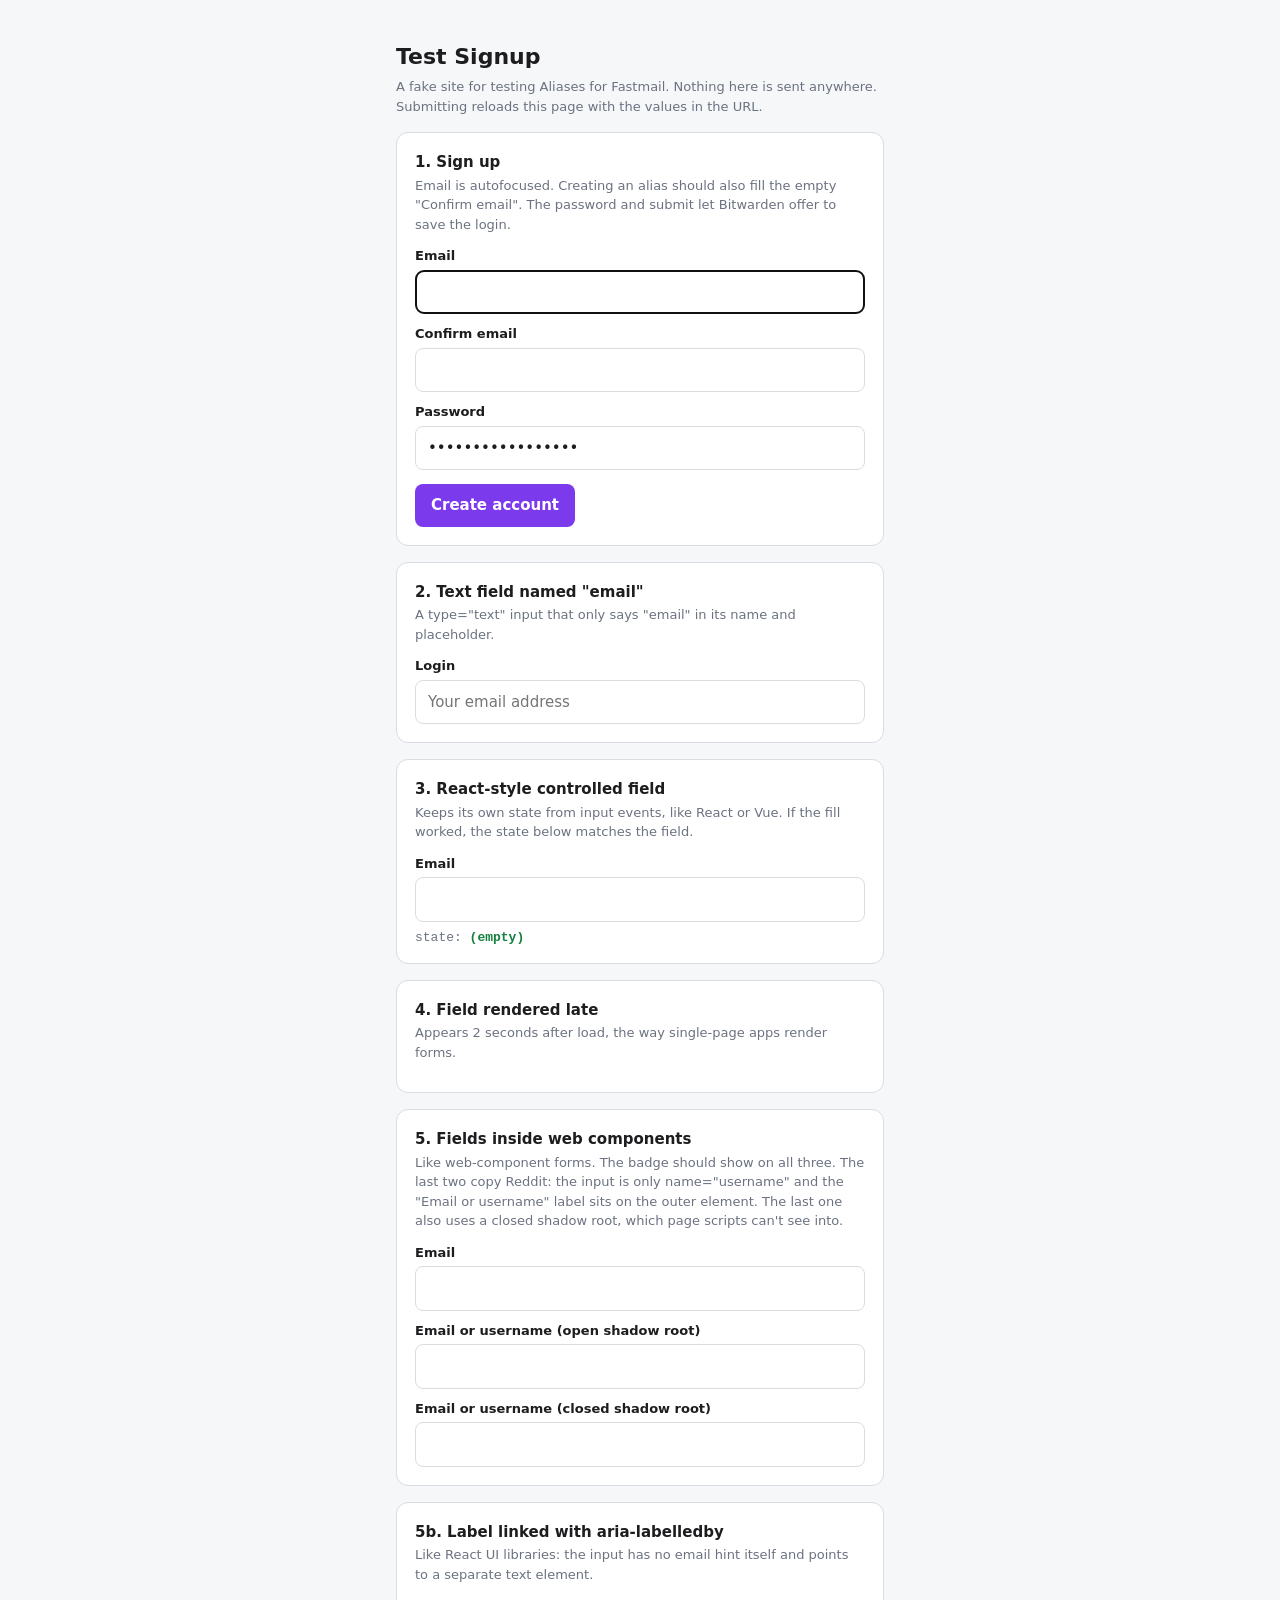
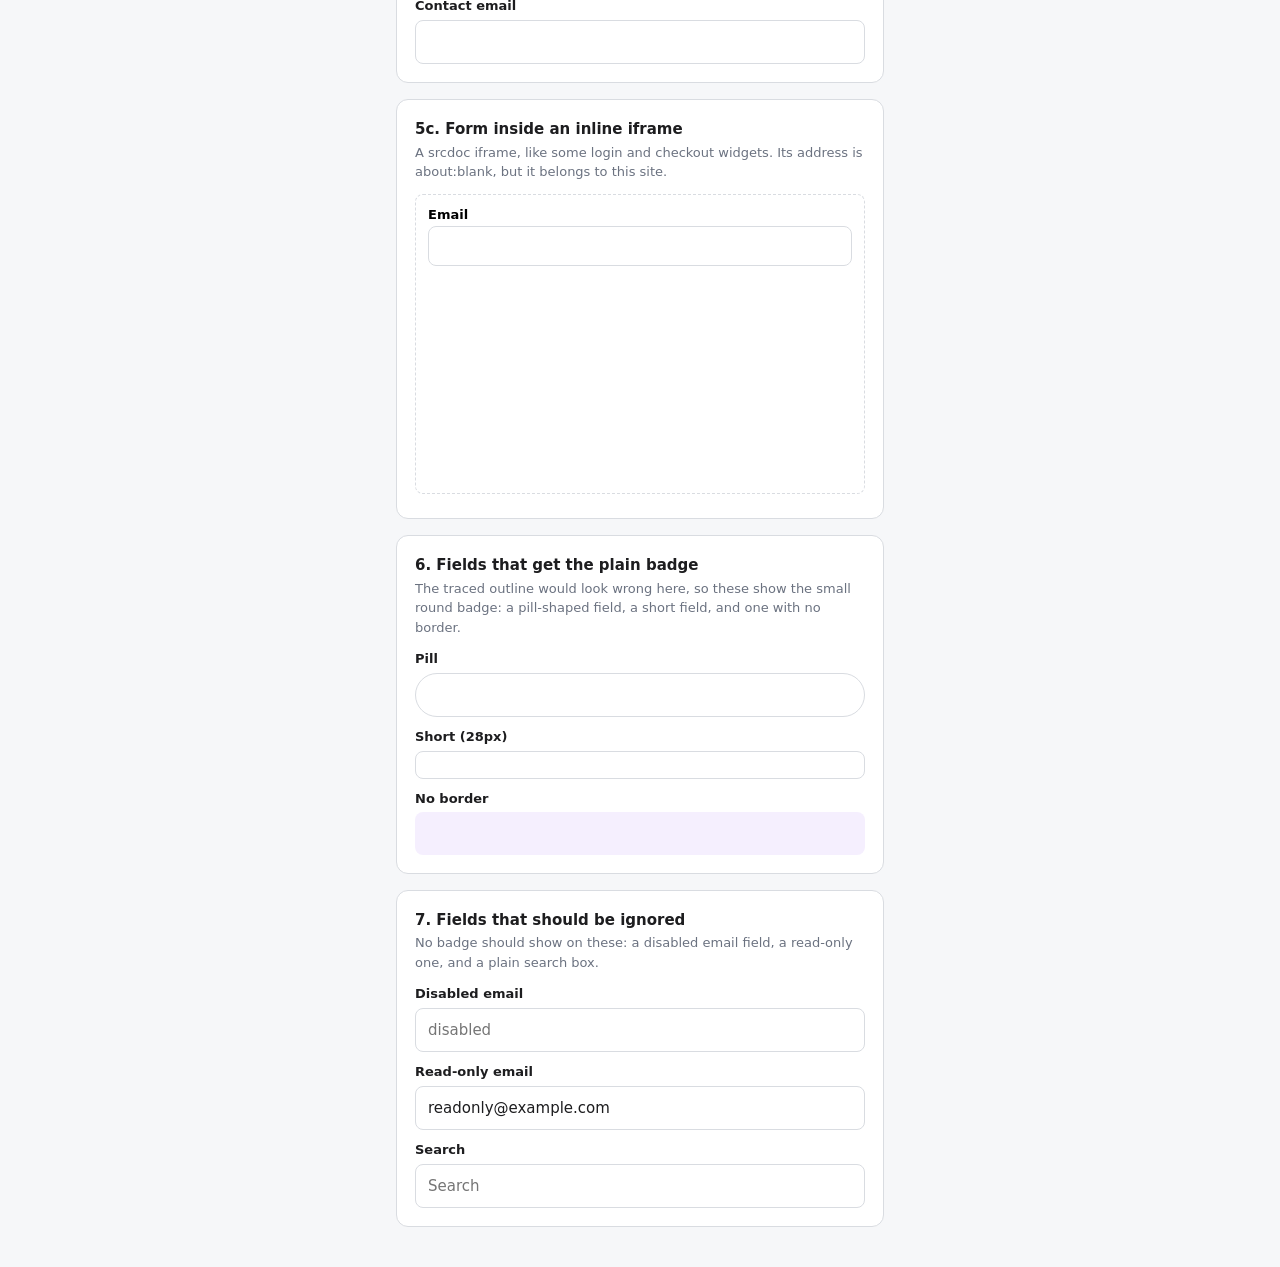
==== test-site/index.html @ 2468de5d "Add files via upload" ====
<!doctype html>
<html lang="en">
<head>
<meta charset="utf-8">
<meta name="viewport" content="width=device-width, initial-scale=1">
<title>Test Signup</title>
<style>
  :root { --bg:#f6f7f9; --card:#fff; --fg:#1d1d1f; --muted:#6b7280; --line:#d9dce1; --accent:#7c3aed; --ok:#15803d; color-scheme: light dark; }
  @media (prefers-color-scheme: dark) { :root { --bg:#141518; --card:#1f2023; --fg:#ececef; --muted:#9ca3af; --line:#3a3b40; --accent:#a78bfa; --ok:#4ade80; } }
  * { box-sizing: border-box; }
  body { margin: 0; background: var(--bg); color: var(--fg); font: 15px/1.5 system-ui, -apple-system, "Segoe UI", sans-serif; }
  main { max-width: 520px; margin: 40px auto; padding: 0 16px; }
  h1 { font-size: 22px; margin: 0 0 4px; }
  .card { background: var(--card); border: 1px solid var(--line); border-radius: 12px; padding: 18px; margin: 16px 0; }
  h2 { font-size: 15px; margin: 0 0 2px; }
  .muted { color: var(--muted); font-size: 13px; margin: 0 0 12px; }
  label { display: block; font-size: 13px; font-weight: 600; margin: 10px 0 4px; }
  input { width: 100%; padding: 10px 12px; border: 1px solid var(--line); border-radius: 8px; background: var(--card); color: var(--fg); font: inherit; }
  button { margin-top: 14px; padding: 10px 16px; border: 0; border-radius: 8px; background: var(--accent); color: #fff; font: inherit; font-weight: 600; cursor: pointer; }
  .state { margin-top: 8px; font: 13px ui-monospace, monospace; color: var(--muted); word-break: break-all; }
  .state b { color: var(--ok); }
  #submitted { border-color: var(--ok); }
</style>
</head>
<body>
<main>
  <h1>Test Signup</h1>
  <p class="muted">A fake site for testing Aliases for Fastmail. Nothing here is sent anywhere. Submitting reloads this page with the values in the URL.</p>

  <div class="card" id="submitted" hidden>
    <h2>Submitted</h2>
    <div class="state" id="submitted-values"></div>
  </div>

  <form class="card" id="signup" method="get" action="">
    <h2>1. Sign up</h2>
    <p class="muted">Email is autofocused. Creating an alias should also fill the empty "Confirm email". The password and submit let Bitwarden offer to save the login.</p>
    <label for="email">Email</label>
    <input type="email" id="email" name="email" autocomplete="email" autofocus>
    <label for="email_confirm">Confirm email</label>
    <input type="email" id="email_confirm" name="email_confirm" autocomplete="email">
    <label for="password">Password</label>
    <input type="password" id="password" name="password" autocomplete="new-password" value="Test-password-123">
    <button type="submit">Create account</button>
  </form>

  <div class="card">
    <h2>2. Text field named "email"</h2>
    <p class="muted">A type="text" input that only says "email" in its name and placeholder.</p>
    <label for="login">Login</label>
    <input type="text" id="login" name="user_email" placeholder="Your email address">
  </div>

  <div class="card">
    <h2>3. React-style controlled field</h2>
    <p class="muted">Keeps its own state from input events, like React or Vue. If the fill worked, the state below matches the field.</p>
    <label for="controlled">Email</label>
    <input type="email" id="controlled">
    <div class="state">state: <b id="controlled-state">(empty)</b></div>
  </div>

  <div class="card">
    <h2>4. Field rendered late</h2>
    <p class="muted">Appears 2 seconds after load, the way single-page apps render forms.</p>
    <div id="late"></div>
  </div>

  <div class="card">
    <h2>5. Fields inside web components</h2>
    <p class="muted">Like web-component forms. The badge should show on all three. The last two copy Reddit: the input is only name="username" and the "Email or username" label sits on the outer element. The last one also uses a closed shadow root, which page scripts can't see into.</p>
    <div id="shadow-host"></div>
    <test-text-input id="wc-open" name="username" label="Email or username"></test-text-input>
    <test-text-input id="wc-closed" name="username" label="Email or username" closed></test-text-input>
  </div>

  <div class="card">
    <h2>5b. Label linked with aria-labelledby</h2>
    <p class="muted">Like React UI libraries: the input has no email hint itself and points to a separate text element.</p>
    <div class="label-text" id="lbl-contact" style="font-size:13px;font-weight:600;margin:10px 0 4px">Contact email</div>
    <input type="text" id="labelledby" name="field_7" aria-labelledby="lbl-contact">
  </div>

  <div class="card">
    <h2>5c. Form inside an inline iframe</h2>
    <p class="muted">A srcdoc iframe, like some login and checkout widgets. Its address is about:blank, but it belongs to this site.</p>
    <iframe id="srcdoc-frame" title="Inline signup widget" style="width:100%;height:300px;border:1px dashed var(--line);border-radius:8px;background:#fff"
      srcdoc="<body style='margin:12px;font:15px system-ui,sans-serif'><label for='f' style='display:block;font-size:13px;font-weight:600;margin-bottom:4px'>Email</label><input type='email' id='f' name='email' style='width:100%;padding:10px 12px;border:1px solid #d9dce1;border-radius:8px;font:inherit;box-sizing:border-box'></body>"></iframe>
  </div>

  <div class="card">
    <h2>6. Fields that get the plain badge</h2>
    <p class="muted">The traced outline would look wrong here, so these show the small round badge: a pill-shaped field, a short field, and one with no border.</p>
    <label for="pill">Pill</label>
    <input type="email" id="pill" style="border-radius:999px">
    <label for="short">Short (28px)</label>
    <input type="email" id="short" style="padding:3px 8px;height:28px">
    <label for="borderless">No border</label>
    <input type="email" id="borderless" style="border:0;background:rgba(124,58,237,.08)">
  </div>

  <div class="card">
    <h2>7. Fields that should be ignored</h2>
    <p class="muted">No badge should show on these: a disabled email field, a read-only one, and a plain search box.</p>
    <label for="disabled">Disabled email</label>
    <input type="email" id="disabled" disabled placeholder="disabled">
    <label for="readonly">Read-only email</label>
    <input type="email" id="readonly" readonly value="readonly@example.com">
    <label for="search">Search</label>
    <input type="text" id="search" name="q" placeholder="Search">
  </div>
</main>

<script>
  // Show what the signup form submitted (values come back in the URL).
  const params = new URLSearchParams(location.search);
  if (params.has('email')) {
    document.getElementById('submitted').hidden = false;
    document.getElementById('submitted-values').textContent =
      `email: ${params.get('email') || '(empty)'}\nconfirm: ${params.get('email_confirm') || '(empty)'}`;
  }

  // React-style: state only changes through input events, so a plain .value write would not show here.
  let state = '';
  const controlled = document.getElementById('controlled');
  controlled.addEventListener('input', e => {
    state = e.target.value;
    document.getElementById('controlled-state').textContent = state || '(empty)';
  });

  setTimeout(() => {
    document.getElementById('late').innerHTML =
      '<label for="late-email">Email</label><input type="email" id="late-email" name="late_email">';
  }, 2000);

  const root = document.getElementById('shadow-host').attachShadow({ mode: 'open' });
  root.innerHTML = `<style>input{width:100%;padding:10px 12px;border:1px solid #d9dce1;border-radius:8px;font:inherit;box-sizing:border-box}
    label{display:block;font-size:13px;font-weight:600;margin:10px 0 4px}</style>
    <label for="s">Email</label><input type="email" id="s" name="shadow_email">`;

  // Reddit-style component: label on the host, plain name="username" input inside.
  customElements.define('test-text-input', class extends HTMLElement {
    connectedCallback() {
      const r = this.attachShadow({ mode: this.hasAttribute('closed') ? 'closed' : 'open' });
      const label = this.getAttribute('label') + (this.hasAttribute('closed') ? ' (closed shadow root)' : ' (open shadow root)');
      r.innerHTML = `<style>input{width:100%;padding:10px 12px;border:1px solid #d9dce1;border-radius:8px;font:inherit;box-sizing:border-box}
        span{display:block;font-size:13px;font-weight:600;margin:10px 0 4px}</style>
        <span>${label}</span><input type="text" name="${this.getAttribute('name')}" autocomplete="username">`;
    }
  });
</script>
</body>
</html>
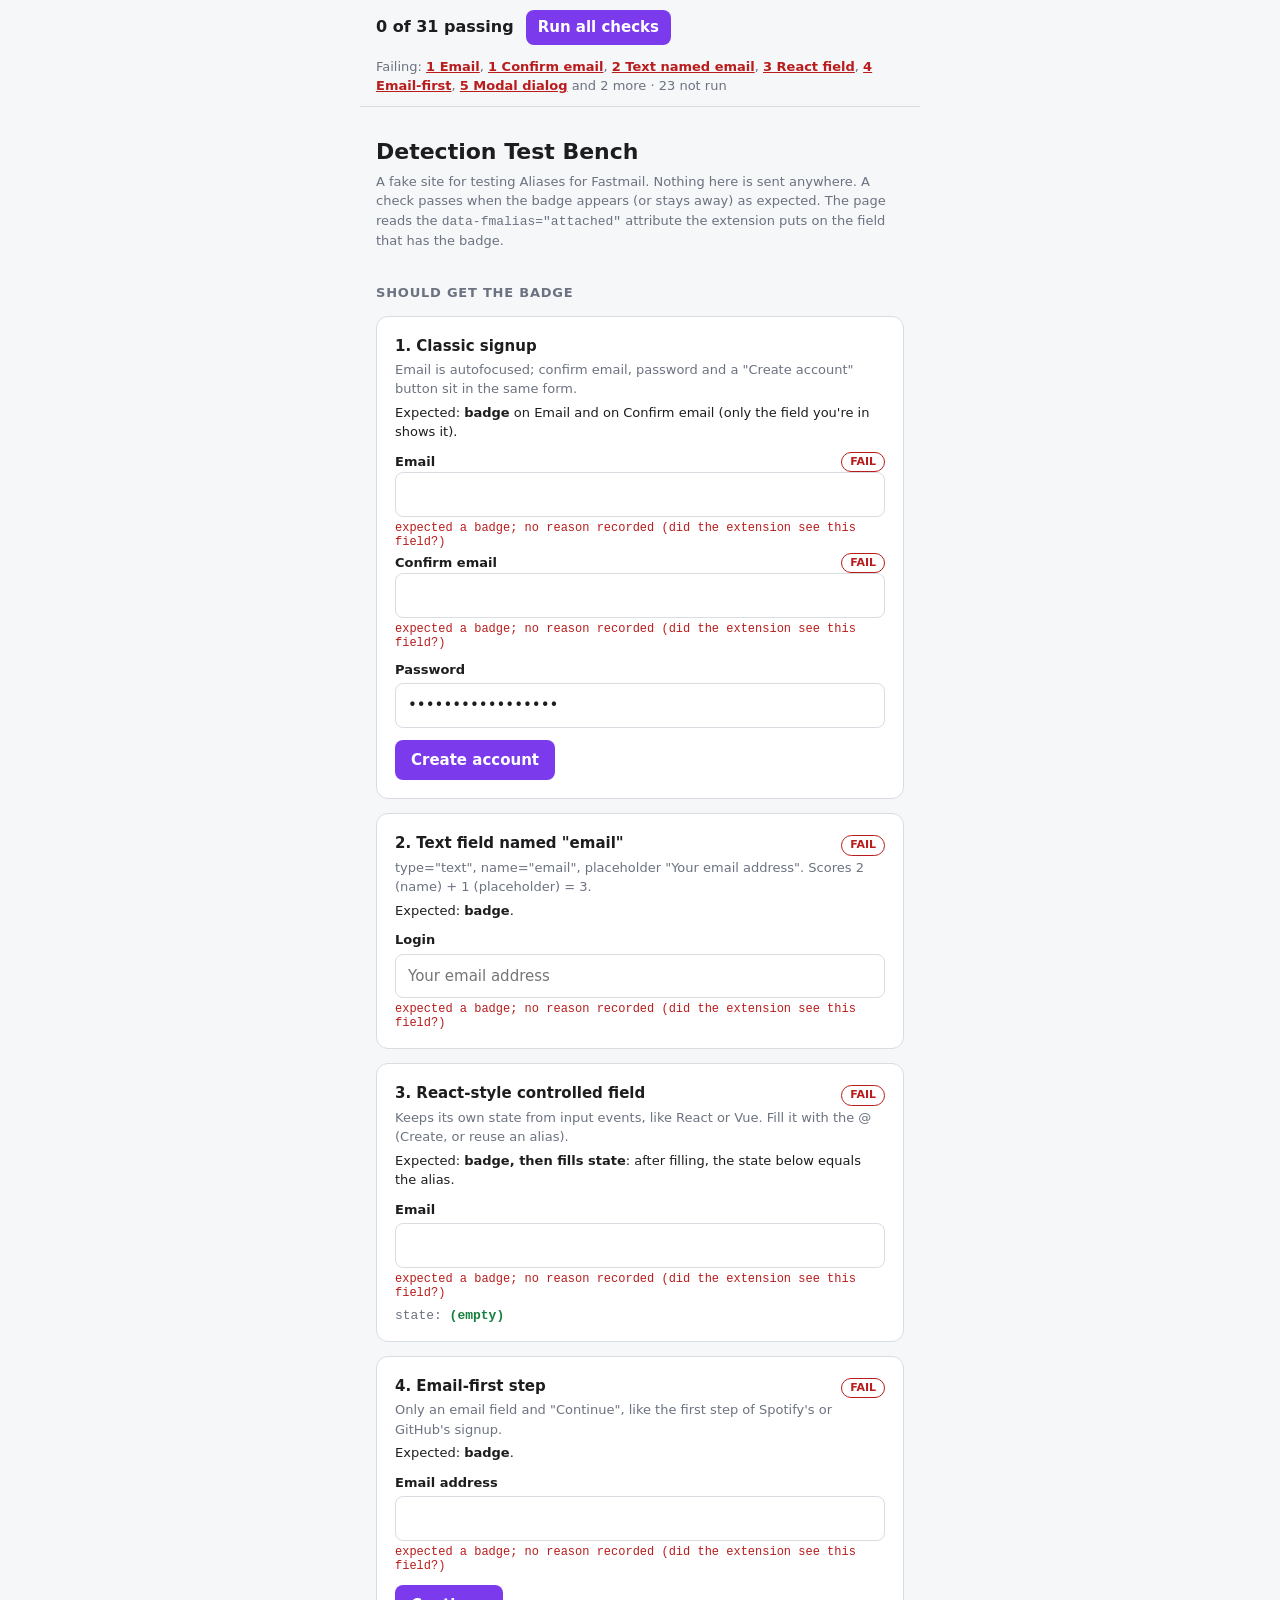
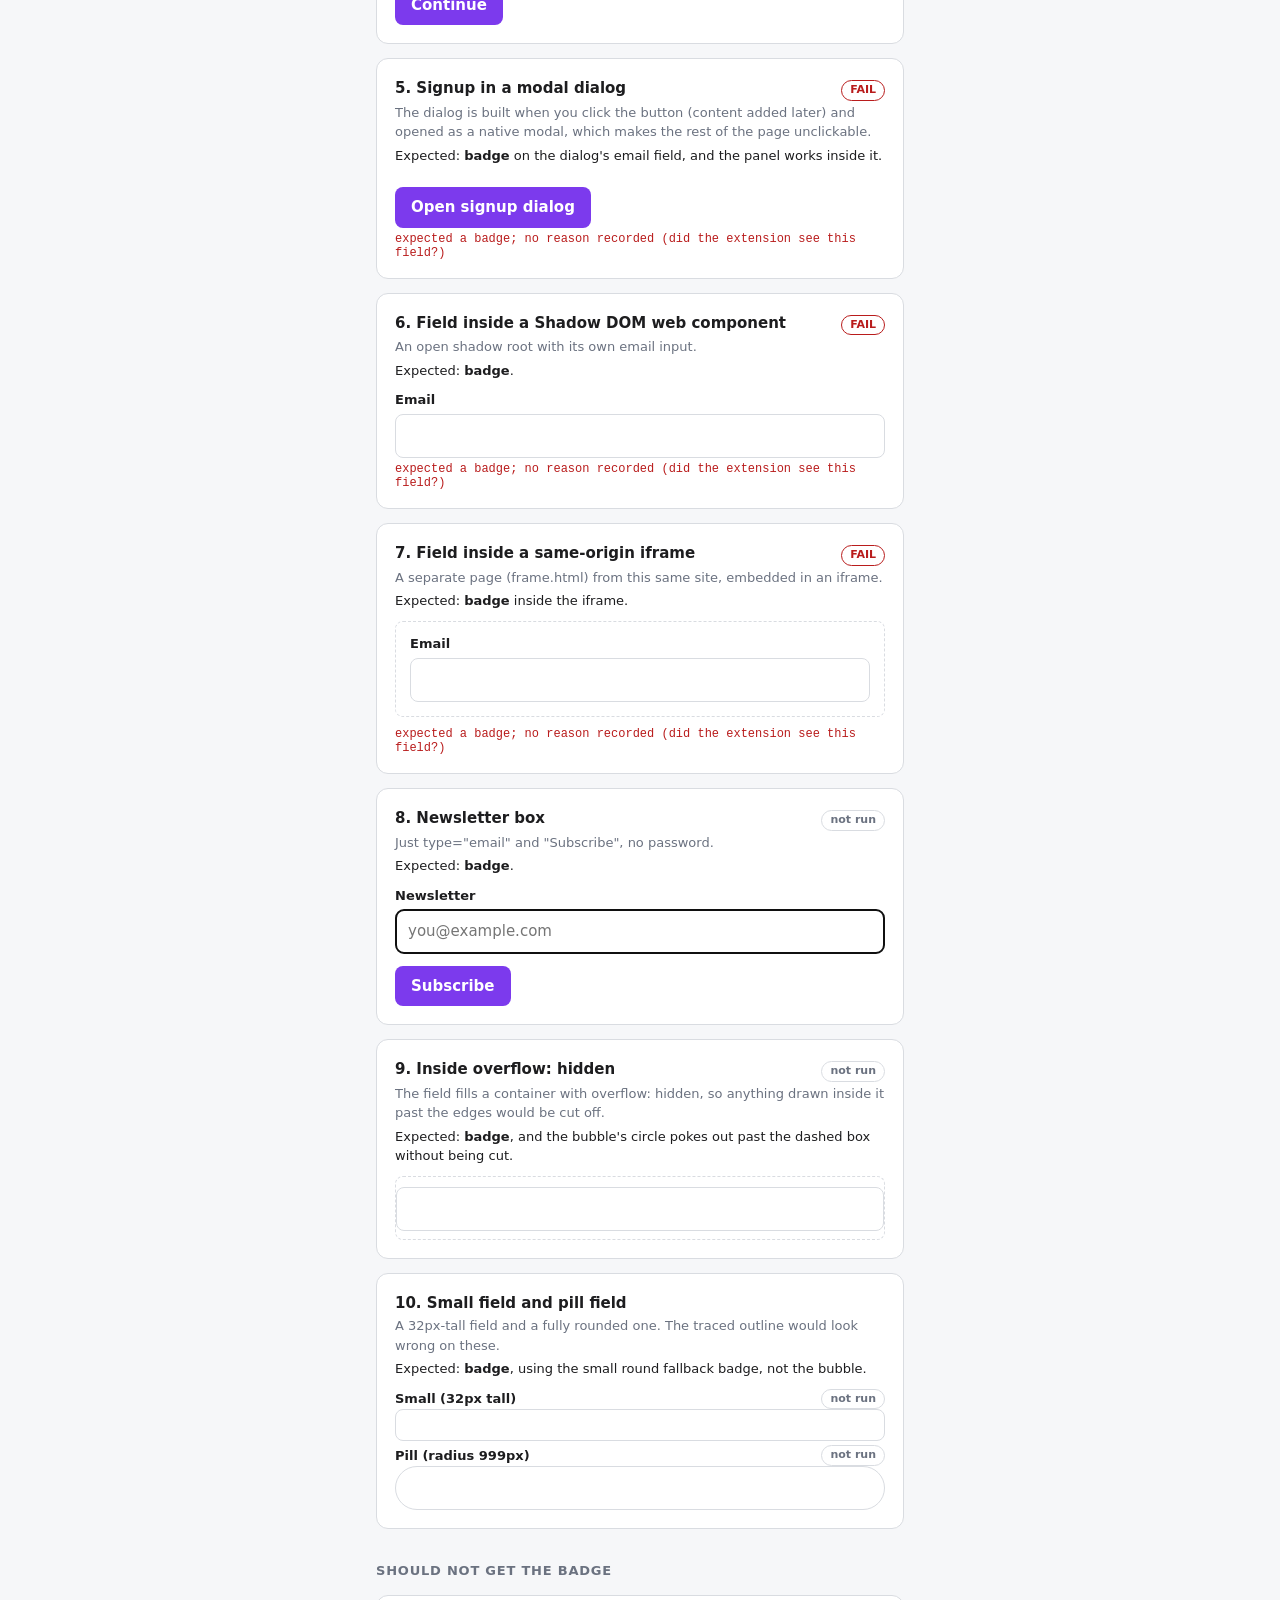
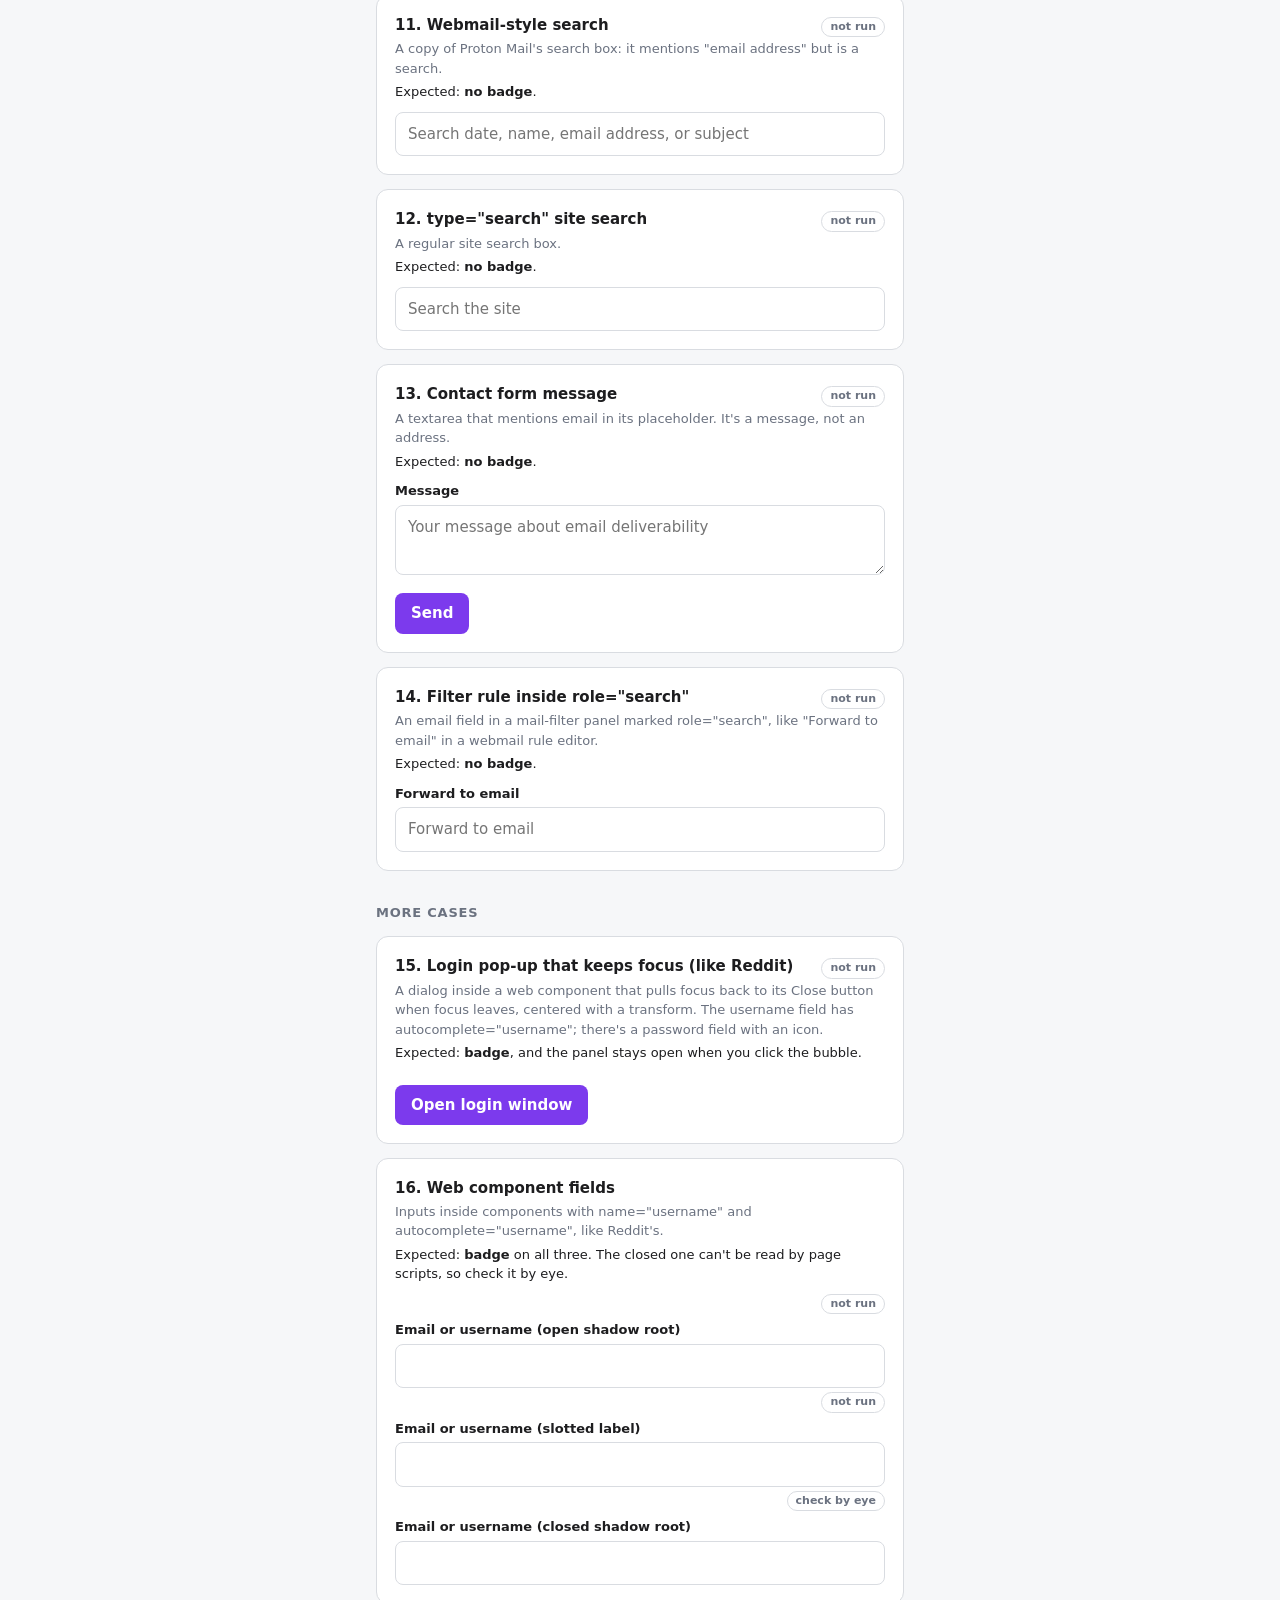
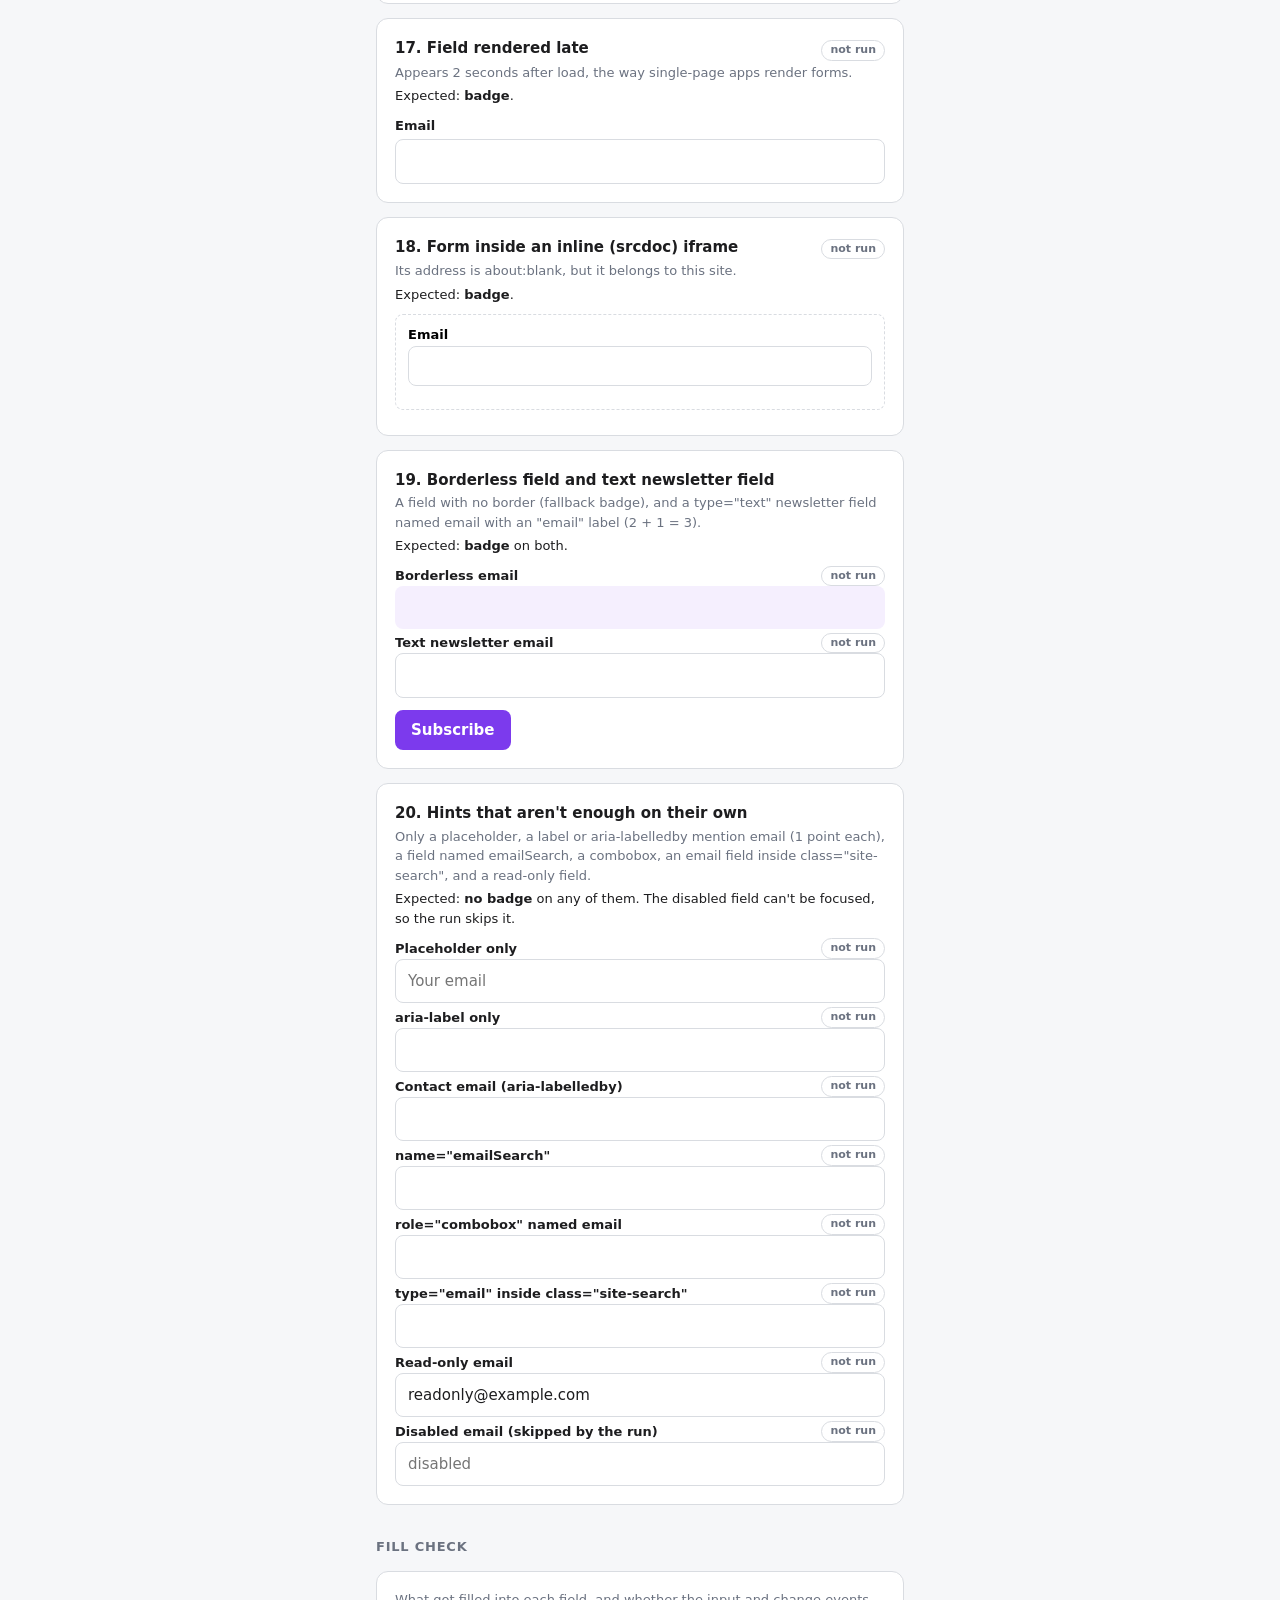
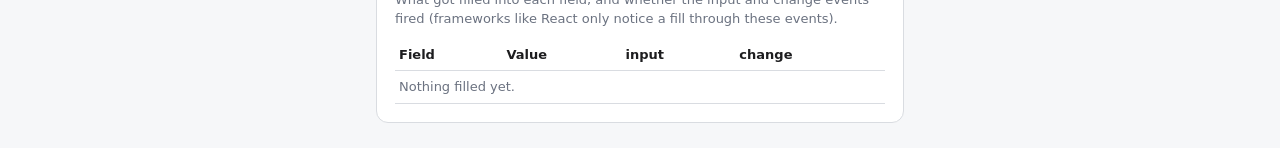
==== commit 7d630371: "Update to 1.0.9: scoring-based field detection, per-site toggle, delete aliases, test bench" ====
--- a/test-site/index.html
+++ b/test-site/index.html
@@ -3,41 +3,74 @@
 <head>
 <meta charset="utf-8">
 <meta name="viewport" content="width=device-width, initial-scale=1">
-<title>Test Signup</title>
+<title>Detection Test Bench</title>
 <style>
-  :root { --bg:#f6f7f9; --card:#fff; --fg:#1d1d1f; --muted:#6b7280; --line:#d9dce1; --accent:#7c3aed; --ok:#15803d; color-scheme: light dark; }
-  @media (prefers-color-scheme: dark) { :root { --bg:#141518; --card:#1f2023; --fg:#ececef; --muted:#9ca3af; --line:#3a3b40; --accent:#a78bfa; --ok:#4ade80; } }
+  :root { --bg:#f6f7f9; --card:#fff; --fg:#1d1d1f; --muted:#6b7280; --line:#d9dce1; --accent:#7c3aed; --ok:#15803d; --bad:#b91c1c; --wait:#a16207; color-scheme: light dark; }
+  @media (prefers-color-scheme: dark) { :root { --bg:#141518; --card:#1f2023; --fg:#ececef; --muted:#9ca3af; --line:#3a3b40; --accent:#a78bfa; --ok:#4ade80; --bad:#f87171; --wait:#facc15; } }
   * { box-sizing: border-box; }
   body { margin: 0; background: var(--bg); color: var(--fg); font: 15px/1.5 system-ui, -apple-system, "Segoe UI", sans-serif; }
-  main { max-width: 520px; margin: 40px auto; padding: 0 16px; }
-  h1 { font-size: 22px; margin: 0 0 4px; }
-  .card { background: var(--card); border: 1px solid var(--line); border-radius: 12px; padding: 18px; margin: 16px 0; }
-  h2 { font-size: 15px; margin: 0 0 2px; }
-  .muted { color: var(--muted); font-size: 13px; margin: 0 0 12px; }
+  main { max-width: 560px; margin: 0 auto; padding: 0 16px 80px; }
+  h1 { font-size: 22px; margin: 28px 0 4px; }
+  h2.group { font-size: 13px; text-transform: uppercase; letter-spacing: .06em; color: var(--muted); margin: 32px 0 0; }
+  .card { background: var(--card); border: 1px solid var(--line); border-radius: 12px; padding: 18px; margin: 14px 0; }
+  .card h3 { font-size: 15px; margin: 0 0 2px; display: flex; gap: 8px; align-items: baseline; justify-content: space-between; }
+  .muted { color: var(--muted); font-size: 13px; margin: 0 0 4px; }
+  .expected { font-size: 13px; margin: 0 0 10px; }
+  .expected b { font-weight: 600; }
   label { display: block; font-size: 13px; font-weight: 600; margin: 10px 0 4px; }
-  input { width: 100%; padding: 10px 12px; border: 1px solid var(--line); border-radius: 8px; background: var(--card); color: var(--fg); font: inherit; }
-  button { margin-top: 14px; padding: 10px 16px; border: 0; border-radius: 8px; background: var(--accent); color: #fff; font: inherit; font-weight: 600; cursor: pointer; }
+  input, textarea { width: 100%; padding: 10px 12px; border: 1px solid var(--line); border-radius: 8px; background: var(--card); color: var(--fg); font: inherit; }
+  textarea { min-height: 70px; resize: vertical; }
+  button { margin-top: 12px; padding: 9px 16px; border: 0; border-radius: 8px; background: var(--accent); color: #fff; font: inherit; font-weight: 600; cursor: pointer; }
+  button.plain { background: transparent; color: var(--fg); border: 1px solid var(--line); }
   .state { margin-top: 8px; font: 13px ui-monospace, monospace; color: var(--muted); word-break: break-all; }
   .state b { color: var(--ok); }
-  #submitted { border-color: var(--ok); }
+  iframe { width: 100%; border: 1px dashed var(--line); border-radius: 8px; }
+  /* status pills */
+  .st { flex: none; font-size: 11px; font-weight: 600; padding: 1px 8px; border-radius: 999px; border: 1px solid var(--line); color: var(--muted); white-space: nowrap; }
+  .st.pass { color: var(--ok); border-color: var(--ok); }
+  .st.fail { color: var(--bad); border-color: var(--bad); }
+  .st.wait { color: var(--wait); border-color: var(--wait); }
+  .row { display: flex; align-items: center; gap: 8px; margin-top: 4px; }
+  .row label { margin: 0; flex: 1; }
+  /* summary bar */
+  .summary { position: sticky; top: 0; z-index: 5; margin: 0 -16px; padding: 10px 16px; background: var(--bg); border-bottom: 1px solid var(--line); display: flex; align-items: center; gap: 12px; flex-wrap: wrap; }
+  .summary .count { font-weight: 700; font-size: 16px; }
+  .summary .detail { font-size: 13px; color: var(--muted); flex: 1 1 100%; order: 3; }
+  .summary button { margin: 0; padding: 6px 12px; }
+  .summary .detail a { color: var(--bad); font-weight: 600; cursor: pointer; text-decoration: underline; }
+  .st.fail { text-transform: uppercase; }
+  .why { margin-top: 4px; font: 12px ui-monospace, monospace; color: var(--bad); }
+  /* case 9 */
+  .clip { overflow: hidden; height: 64px; padding: 10px 0; border: 1px dashed var(--line); border-radius: 8px; }
+  /* fill check */
+  table { width: 100%; border-collapse: collapse; font-size: 13px; }
+  th, td { text-align: left; padding: 6px 4px; border-bottom: 1px solid var(--line); vertical-align: top; }
+  td.v { font-family: ui-monospace, monospace; word-break: break-all; }
+  .yes { color: var(--ok); font-weight: 600; } .no { color: var(--muted); }
+  dialog { border: 1px solid var(--line); border-radius: 16px; padding: 20px 24px 24px; width: min(400px, 92vw); background: var(--card); color: var(--fg); }
+  dialog::backdrop { background: rgba(0,0,0,.5); }
 </style>
 </head>
 <body>
 <main>
-  <h1>Test Signup</h1>
-  <p class="muted">A fake site for testing Aliases for Fastmail. Nothing here is sent anywhere. Submitting reloads this page with the values in the URL.</p>
-
-  <div class="card" id="submitted" hidden>
-    <h2>Submitted</h2>
-    <div class="state" id="submitted-values"></div>
-  </div>
+  <div class="summary" role="status" aria-live="polite">
+    <span class="count" id="sum-count">Starting…</span>
+    <span class="detail" id="sum-detail">Checks run by themselves a second after the page loads.</span>
+    <button type="button" id="run-all">Run all checks</button>
+  </div>
+
+  <h1>Detection Test Bench</h1>
+  <p class="muted">A fake site for testing Aliases for Fastmail. Nothing here is sent anywhere. A check passes when the badge appears (or stays away) as expected. The page reads the <code>data-fmalias="attached"</code> attribute the extension puts on the field that has the badge.</p>
+
+  <h2 class="group">Should get the badge</h2>
 
   <form class="card" id="signup" method="get" action="">
-    <h2>1. Sign up</h2>
-    <p class="muted">Email is autofocused. Creating an alias should also fill the empty "Confirm email". The password and submit let Bitwarden offer to save the login.</p>
-    <label for="email">Email</label>
+    <h3>1. Classic signup</h3>
+    <p class="muted">Email is autofocused; confirm email, password and a "Create account" button sit in the same form.</p>
+    <p class="expected">Expected: <b>badge</b> on Email and on Confirm email (only the field you're in shows it).</p>
+    <div class="row"><label for="email">Email</label><span class="st" data-check="email"></span></div>
     <input type="email" id="email" name="email" autocomplete="email" autofocus>
-    <label for="email_confirm">Confirm email</label>
+    <div class="row"><label for="email_confirm">Confirm email</label><span class="st" data-check="email_confirm"></span></div>
     <input type="email" id="email_confirm" name="email_confirm" autocomplete="email">
     <label for="password">Password</label>
     <input type="password" id="password" name="password" autocomplete="new-password" value="Test-password-123">
@@ -45,108 +78,421 @@
   </form>
 
   <div class="card">
-    <h2>2. Text field named "email"</h2>
-    <p class="muted">A type="text" input that only says "email" in its name and placeholder.</p>
+    <h3>2. Text field named "email" <span class="st" data-check="login"></span></h3>
+    <p class="muted">type="text", name="email", placeholder "Your email address". Scores 2 (name) + 1 (placeholder) = 3.</p>
+    <p class="expected">Expected: <b>badge</b>.</p>
     <label for="login">Login</label>
-    <input type="text" id="login" name="user_email" placeholder="Your email address">
-  </div>
-
-  <div class="card">
-    <h2>3. React-style controlled field</h2>
-    <p class="muted">Keeps its own state from input events, like React or Vue. If the fill worked, the state below matches the field.</p>
+    <input type="text" id="login" name="email" placeholder="Your email address">
+  </div>
+
+  <div class="card">
+    <h3>3. React-style controlled field <span class="st" data-check="controlled"></span></h3>
+    <p class="muted">Keeps its own state from input events, like React or Vue. Fill it with the @ (Create, or reuse an alias).</p>
+    <p class="expected">Expected: <b>badge, then fills state</b>: after filling, the state below equals the alias.</p>
     <label for="controlled">Email</label>
     <input type="email" id="controlled">
     <div class="state">state: <b id="controlled-state">(empty)</b></div>
   </div>
 
-  <div class="card">
-    <h2>4. Field rendered late</h2>
+  <form class="card" onsubmit="return false">
+    <h3>4. Email-first step <span class="st" data-check="step-email"></span></h3>
+    <p class="muted">Only an email field and "Continue", like the first step of Spotify's or GitHub's signup.</p>
+    <p class="expected">Expected: <b>badge</b>.</p>
+    <label for="step-email">Email address</label>
+    <input type="email" id="step-email" name="email" autocomplete="email">
+    <button type="submit">Continue</button>
+  </form>
+
+  <div class="card">
+    <h3>5. Signup in a modal dialog <span class="st" data-check="dialog-email"></span></h3>
+    <p class="muted">The dialog is built when you click the button (content added later) and opened as a native modal, which makes the rest of the page unclickable.</p>
+    <p class="expected">Expected: <b>badge</b> on the dialog's email field, and the panel works inside it.</p>
+    <button type="button" id="open-dialog">Open signup dialog</button>
+  </div>
+
+  <div class="card">
+    <h3>6. Field inside a Shadow DOM web component <span class="st" data-check="s"></span></h3>
+    <p class="muted">An open shadow root with its own email input.</p>
+    <p class="expected">Expected: <b>badge</b>.</p>
+    <div id="shadow-host"></div>
+  </div>
+
+  <div class="card">
+    <h3>7. Field inside a same-origin iframe <span class="st" data-check="f"></span></h3>
+    <p class="muted">A separate page (frame.html) from this same site, embedded in an iframe.</p>
+    <p class="expected">Expected: <b>badge</b> inside the iframe.</p>
+    <iframe id="frame" src="frame.html" title="Embedded signup" style="height:96px"></iframe>
+  </div>
+
+  <form class="card" onsubmit="return false">
+    <h3>8. Newsletter box <span class="st" data-check="news-email"></span></h3>
+    <p class="muted">Just type="email" and "Subscribe", no password.</p>
+    <p class="expected">Expected: <b>badge</b>.</p>
+    <label for="news-email">Newsletter</label>
+    <input type="email" id="news-email" name="email" placeholder="you@example.com">
+    <button type="submit">Subscribe</button>
+  </form>
+
+  <div class="card">
+    <h3>9. Inside overflow: hidden <span class="st" data-check="clipped"></span></h3>
+    <p class="muted">The field fills a container with overflow: hidden, so anything drawn inside it past the edges would be cut off.</p>
+    <p class="expected">Expected: <b>badge</b>, and the bubble's circle pokes out past the dashed box without being cut.</p>
+    <div class="clip"><input type="email" id="clipped" name="email" aria-label="Email"></div>
+  </div>
+
+  <div class="card">
+    <h3>10. Small field and pill field</h3>
+    <p class="muted">A 32px-tall field and a fully rounded one. The traced outline would look wrong on these.</p>
+    <p class="expected">Expected: <b>badge</b>, using the small round fallback badge, not the bubble.</p>
+    <div class="row"><label for="short">Small (32px tall)</label><span class="st" data-check="short"></span></div>
+    <input type="email" id="short" style="height:32px;padding:3px 10px">
+    <div class="row"><label for="pill">Pill (radius 999px)</label><span class="st" data-check="pill"></span></div>
+    <input type="email" id="pill" style="border-radius:999px">
+  </div>
+
+  <h2 class="group">Should NOT get the badge</h2>
+
+  <div class="card">
+    <h3>11. Webmail-style search <span class="st" data-check="proton-search"></span></h3>
+    <p class="muted">A copy of Proton Mail's search box: it mentions "email address" but is a search.</p>
+    <p class="expected">Expected: <b>no badge</b>.</p>
+    <input type="text" id="proton-search" placeholder="Search date, name, email address, or subject" aria-label="Search messages">
+  </div>
+
+  <div class="card">
+    <h3>12. type="search" site search <span class="st" data-check="site-search"></span></h3>
+    <p class="muted">A regular site search box.</p>
+    <p class="expected">Expected: <b>no badge</b>.</p>
+    <input type="search" id="site-search" name="q" placeholder="Search the site" aria-label="Search">
+  </div>
+
+  <form class="card" onsubmit="return false">
+    <h3>13. Contact form message <span class="st" data-check="message"></span></h3>
+    <p class="muted">A textarea that mentions email in its placeholder. It's a message, not an address.</p>
+    <p class="expected">Expected: <b>no badge</b>.</p>
+    <label for="message">Message</label>
+    <textarea id="message" name="message" placeholder="Your message about email deliverability"></textarea>
+    <button type="submit">Send</button>
+  </form>
+
+  <div class="card">
+    <h3>14. Filter rule inside role="search" <span class="st" data-check="forward"></span></h3>
+    <p class="muted">An email field in a mail-filter panel marked role="search", like "Forward to email" in a webmail rule editor.</p>
+    <p class="expected">Expected: <b>no badge</b>.</p>
+    <div role="search"><label for="forward">Forward to email</label><input type="email" id="forward" name="forward_email" placeholder="Forward to email"></div>
+  </div>
+
+  <h2 class="group">More cases</h2>
+
+  <div class="card">
+    <h3>15. Login pop-up that keeps focus (like Reddit) <span class="st" data-check="modal-user"></span></h3>
+    <p class="muted">A dialog inside a web component that pulls focus back to its Close button when focus leaves, centered with a transform. The username field has autocomplete="username"; there's a password field with an icon.</p>
+    <p class="expected">Expected: <b>badge</b>, and the panel stays open when you click the bubble.</p>
+    <button type="button" id="open-modal">Open login window</button>
+    <test-modal id="modal"></test-modal>
+  </div>
+
+  <div class="card">
+    <h3>16. Web component fields</h3>
+    <p class="muted">Inputs inside components with name="username" and autocomplete="username", like Reddit's.</p>
+    <p class="expected">Expected: <b>badge</b> on all three. The closed one can't be read by page scripts, so check it by eye.</p>
+    <div class="row"><span style="flex:1"></span><span class="st" data-check="wc-open"></span></div>
+    <test-text-input id="wc-open" name="username" label="Email or username"></test-text-input>
+    <div class="row"><span style="flex:1"></span><span class="st" data-check="wc-slotted"></span></div>
+    <test-slotted-input id="wc-slotted"><span slot="label">Email or username (slotted label)</span></test-slotted-input>
+    <div class="row"><span style="flex:1"></span><span class="st">check by eye</span></div>
+    <test-text-input id="wc-closed" name="username" label="Email or username" closed></test-text-input>
+  </div>
+
+  <div class="card">
+    <h3>17. Field rendered late <span class="st" data-check="late-email"></span></h3>
     <p class="muted">Appears 2 seconds after load, the way single-page apps render forms.</p>
+    <p class="expected">Expected: <b>badge</b>.</p>
     <div id="late"></div>
   </div>
 
   <div class="card">
-    <h2>5. Fields inside web components</h2>
-    <p class="muted">Like web-component forms. The badge should show on all three. The last two copy Reddit: the input is only name="username" and the "Email or username" label sits on the outer element. The last one also uses a closed shadow root, which page scripts can't see into.</p>
-    <div id="shadow-host"></div>
-    <test-text-input id="wc-open" name="username" label="Email or username"></test-text-input>
-    <test-text-input id="wc-closed" name="username" label="Email or username" closed></test-text-input>
-  </div>
-
-  <div class="card">
-    <h2>5b. Label linked with aria-labelledby</h2>
-    <p class="muted">Like React UI libraries: the input has no email hint itself and points to a separate text element.</p>
-    <div class="label-text" id="lbl-contact" style="font-size:13px;font-weight:600;margin:10px 0 4px">Contact email</div>
+    <h3>18. Form inside an inline (srcdoc) iframe <span class="st" data-check="srcdoc"></span></h3>
+    <p class="muted">Its address is about:blank, but it belongs to this site.</p>
+    <p class="expected">Expected: <b>badge</b>.</p>
+    <iframe id="srcdoc-frame" title="Inline signup widget" style="height:96px"
+      srcdoc="<body style='margin:12px;font:15px system-ui,sans-serif'><label for='f' style='display:block;font-size:13px;font-weight:600;margin-bottom:4px'>Email</label><input type='email' id='f' name='email' style='width:100%;padding:10px 12px;border:1px solid #d9dce1;border-radius:8px;font:inherit;box-sizing:border-box'></body>"></iframe>
+  </div>
+
+  <div class="card">
+    <h3>19. Borderless field and text newsletter field</h3>
+    <p class="muted">A field with no border (fallback badge), and a type="text" newsletter field named email with an "email" label (2 + 1 = 3).</p>
+    <p class="expected">Expected: <b>badge</b> on both.</p>
+    <div class="row"><label for="borderless">Borderless email</label><span class="st" data-check="borderless"></span></div>
+    <input type="email" id="borderless" style="border:0;background:rgba(124,58,237,.08)">
+    <form onsubmit="return false"><div class="row"><label for="news-text">Text newsletter email</label><span class="st" data-check="news-text"></span></div><input type="text" id="news-text" name="email"><button type="submit">Subscribe</button></form>
+  </div>
+
+  <div class="card">
+    <h3>20. Hints that aren't enough on their own</h3>
+    <p class="muted">Only a placeholder, a label or aria-labelledby mention email (1 point each), a field named emailSearch, a combobox, an email field inside class="site-search", and a read-only field.</p>
+    <p class="expected">Expected: <b>no badge</b> on any of them. The disabled field can't be focused, so the run skips it.</p>
+    <div class="row"><label for="ph-only">Placeholder only</label><span class="st" data-check="ph-only"></span></div>
+    <input type="text" id="ph-only" placeholder="Your email">
+    <div class="row"><label for="label-only">aria-label only</label><span class="st" data-check="label-only"></span></div>
+    <input type="text" id="label-only" aria-label="Email address">
+    <div class="row"><span id="lbl-contact" style="flex:1;font-size:13px;font-weight:600">Contact email (aria-labelledby)</span><span class="st" data-check="labelledby"></span></div>
     <input type="text" id="labelledby" name="field_7" aria-labelledby="lbl-contact">
-  </div>
-
-  <div class="card">
-    <h2>5c. Form inside an inline iframe</h2>
-    <p class="muted">A srcdoc iframe, like some login and checkout widgets. Its address is about:blank, but it belongs to this site.</p>
-    <iframe id="srcdoc-frame" title="Inline signup widget" style="width:100%;height:300px;border:1px dashed var(--line);border-radius:8px;background:#fff"
-      srcdoc="<body style='margin:12px;font:15px system-ui,sans-serif'><label for='f' style='display:block;font-size:13px;font-weight:600;margin-bottom:4px'>Email</label><input type='email' id='f' name='email' style='width:100%;padding:10px 12px;border:1px solid #d9dce1;border-radius:8px;font:inherit;box-sizing:border-box'></body>"></iframe>
-  </div>
-
-  <div class="card">
-    <h2>6. Fields that get the plain badge</h2>
-    <p class="muted">The traced outline would look wrong here, so these show the small round badge: a pill-shaped field, a short field, and one with no border.</p>
-    <label for="pill">Pill</label>
-    <input type="email" id="pill" style="border-radius:999px">
-    <label for="short">Short (28px)</label>
-    <input type="email" id="short" style="padding:3px 8px;height:28px">
-    <label for="borderless">No border</label>
-    <input type="email" id="borderless" style="border:0;background:rgba(124,58,237,.08)">
-  </div>
-
-  <div class="card">
-    <h2>7. Fields that should be ignored</h2>
-    <p class="muted">No badge should show on these: a disabled email field, a read-only one, and a plain search box.</p>
-    <label for="disabled">Disabled email</label>
+    <div class="row"><label for="email-search">name="emailSearch"</label><span class="st" data-check="email-search"></span></div>
+    <input type="text" id="email-search" name="emailSearch">
+    <div class="row"><label for="combo">role="combobox" named email</label><span class="st" data-check="combo"></span></div>
+    <input type="text" id="combo" name="email" role="combobox">
+    <div class="site-search"><div class="row"><label for="in-search-div">type="email" inside class="site-search"</label><span class="st" data-check="in-search-div"></span></div><input type="email" id="in-search-div" name="email"></div>
+    <div class="row"><label for="readonly">Read-only email</label><span class="st" data-check="readonly"></span></div>
+    <input type="email" id="readonly" readonly value="readonly@example.com">
+    <div class="row"><label for="disabled">Disabled email (skipped by the run)</label><span class="st" data-check="disabled"></span></div>
     <input type="email" id="disabled" disabled placeholder="disabled">
-    <label for="readonly">Read-only email</label>
-    <input type="email" id="readonly" readonly value="readonly@example.com">
-    <label for="search">Search</label>
-    <input type="text" id="search" name="q" placeholder="Search">
+  </div>
+
+  <h2 class="group">Fill check</h2>
+  <div class="card">
+    <p class="muted" style="margin-bottom:10px">What got filled into each field, and whether the input and change events fired (frameworks like React only notice a fill through these events).</p>
+    <table><thead><tr><th>Field</th><th>Value</th><th>input</th><th>change</th></tr></thead><tbody id="fill-rows"><tr><td colspan="4" class="no">Nothing filled yet.</td></tr></tbody></table>
   </div>
 </main>
 
 <script>
-  // Show what the signup form submitted (values come back in the URL).
+  const $id = id => document.getElementById(id);
+  const sleep = ms => new Promise(r => setTimeout(r, ms));
+
+  // ---- page fixtures -------------------------------------------------------------------------
+  // Signup form submit: show what came back in the URL.
   const params = new URLSearchParams(location.search);
-  if (params.has('email')) {
-    document.getElementById('submitted').hidden = false;
-    document.getElementById('submitted-values').textContent =
-      `email: ${params.get('email') || '(empty)'}\nconfirm: ${params.get('email_confirm') || '(empty)'}`;
-  }
-
-  // React-style: state only changes through input events, so a plain .value write would not show here.
-  let state = '';
-  const controlled = document.getElementById('controlled');
-  controlled.addEventListener('input', e => {
-    state = e.target.value;
-    document.getElementById('controlled-state').textContent = state || '(empty)';
+  if (params.has('email')) alert(`Submitted email: ${params.get('email') || '(empty)'}, confirm: ${params.get('email_confirm') || '(empty)'}`);
+
+  // 3. React-style: state only changes through input events.
+  $id('controlled').addEventListener('input', e => { $id('controlled-state').textContent = e.target.value || '(empty)'; });
+
+  // 5. Native modal dialog, built on first click.
+  $id('open-dialog').onclick = () => {
+    let d = $id('signup-dialog');
+    if (!d) {
+      d = document.createElement('dialog');
+      d.id = 'signup-dialog';
+      d.innerHTML = `<form method="dialog"><h3 style="margin:0 0 4px">Create your account</h3>
+        <label for="dialog-email">Email</label><input type="email" id="dialog-email" name="email" autocomplete="email">
+        <label for="dialog-pw">Password</label><input type="password" id="dialog-pw" autocomplete="new-password">
+        <button type="submit" value="signup">Sign up</button> <button type="submit" class="plain" value="cancel">Close</button></form>`;
+      document.body.append(d);
+    }
+    d.showModal();
+  };
+
+  // 6. Open shadow root.
+  $id('shadow-host').attachShadow({ mode: 'open' }).innerHTML = `<style>input{width:100%;padding:10px 12px;border:1px solid #d9dce1;border-radius:8px;font:inherit;box-sizing:border-box}
+    label{display:block;font-size:13px;font-weight:600;margin:10px 0 4px}</style><label for="s">Email</label><input type="email" id="s" name="email">`;
+
+  // 17. Rendered late.
+  setTimeout(() => { $id('late').innerHTML = '<label for="late-email">Email</label><input type="email" id="late-email" name="late_email">'; }, 2000);
+
+  // 15. Reddit-style modal: dialog in a shadow root that sends focus back to Close whenever it leaves.
+  customElements.define('test-modal', class extends HTMLElement {
+    connectedCallback() {
+      const r = this.attachShadow({ mode: 'open' });
+      r.innerHTML = `<style>
+          .overlay { position: fixed; inset: 0; background: rgba(0,0,0,.45); z-index: 10; }
+          [role=dialog] { position: fixed; left: 50%; top: 50%; transform: translate(-50%, -50%); width: 380px; padding: 20px 24px 24px;
+            background: #fff; color: #1d1d1f; border-radius: 16px; font: 15px system-ui, sans-serif; }
+          h3 { margin: 0 0 12px; } #close { float: right; border: 0; background: #eee; border-radius: 50%; width: 32px; height: 32px; cursor: pointer; }
+          label { display: block; font-size: 13px; font-weight: 600; }
+          input { display: block; width: 100%; box-sizing: border-box; margin-top: 6px; padding: 10px 12px; border: 1px solid #d9dce1; border-radius: 8px; font: inherit; }
+        </style>
+        <div class="overlay" hidden><div role="dialog" aria-modal="true" aria-label="Log In">
+          <button id="close" aria-label="Close">✕</button><h3>Log In</h3>
+          <label>Email or username<input id="modal-user" type="text" name="username" autocomplete="username"></label>
+          <label style="margin-top:12px"><svg width="12" height="12" viewBox="0 0 12 12" aria-hidden="true"><circle cx="6" cy="6" r="5" fill="currentColor"/></svg> Password<input id="modal-pw" type="password" name="password" autocomplete="current-password"></label>
+        </div></div>`;
+      const overlay = r.querySelector('.overlay'), dialog = r.querySelector('[role=dialog]'), close = r.getElementById('close');
+      this.open = () => { overlay.hidden = false; close.focus(); };
+      this.close = () => { overlay.hidden = true; };
+      close.onclick = this.close;
+      document.addEventListener('focusin', e => { if (!overlay.hidden && !e.composedPath().includes(dialog)) close.focus(); }, true);
+    }
   });
-
-  setTimeout(() => {
-    document.getElementById('late').innerHTML =
-      '<label for="late-email">Email</label><input type="email" id="late-email" name="late_email">';
-  }, 2000);
-
-  const root = document.getElementById('shadow-host').attachShadow({ mode: 'open' });
-  root.innerHTML = `<style>input{width:100%;padding:10px 12px;border:1px solid #d9dce1;border-radius:8px;font:inherit;box-sizing:border-box}
-    label{display:block;font-size:13px;font-weight:600;margin:10px 0 4px}</style>
-    <label for="s">Email</label><input type="email" id="s" name="shadow_email">`;
-
-  // Reddit-style component: label on the host, plain name="username" input inside.
+  $id('open-modal').onclick = () => $id('modal').open();
+
+  // 16. Components: label on the host / label through a slot.
   customElements.define('test-text-input', class extends HTMLElement {
     connectedCallback() {
       const r = this.attachShadow({ mode: this.hasAttribute('closed') ? 'closed' : 'open' });
       const label = this.getAttribute('label') + (this.hasAttribute('closed') ? ' (closed shadow root)' : ' (open shadow root)');
       r.innerHTML = `<style>input{width:100%;padding:10px 12px;border:1px solid #d9dce1;border-radius:8px;font:inherit;box-sizing:border-box}
-        span{display:block;font-size:13px;font-weight:600;margin:10px 0 4px}</style>
+        span{display:block;font-size:13px;font-weight:600;margin:6px 0 4px}</style>
         <span>${label}</span><input type="text" name="${this.getAttribute('name')}" autocomplete="username">`;
     }
   });
+  customElements.define('test-slotted-input', class extends HTMLElement {
+    connectedCallback() {
+      this.attachShadow({ mode: 'open' }).innerHTML = `<style>input{width:100%;padding:10px 12px;border:1px solid #d9dce1;border-radius:8px;font:inherit;box-sizing:border-box}
+        label span{display:block;font-size:13px;font-weight:600;margin:6px 0 4px}</style>
+        <label><span id="fp-input-label"><slot name="label"></slot></span>
+        <input aria-labelledby="fp-input-label" type="text" name="username" autocomplete="username webauthn"></label>`;
+    }
+  });
+
+  // ---- checks ---------------------------------------------------------------------------------
+  const sr = id => $id(id)?.shadowRoot;
+  const frameDoc = id => { try { return $id(id).contentDocument; } catch { return null; } };
+  // expect: 'badge' | 'none'. el() may return null until the field exists; prepare() opens what it's in.
+  const CHECKS = [
+    { id: 'email', name: '1 Email', expect: 'badge', el: () => $id('email') },
+    { id: 'email_confirm', name: '1 Confirm email', expect: 'badge', el: () => $id('email_confirm') },
+    { id: 'login', name: '2 Text named email', expect: 'badge', el: () => $id('login') },
+    { id: 'controlled', name: '3 React field', expect: 'badge', el: () => $id('controlled') },
+    { id: 'step-email', name: '4 Email-first', expect: 'badge', el: () => $id('step-email') },
+    { id: 'dialog-email', name: '5 Modal dialog', expect: 'badge', el: () => $id('dialog-email'), prepare: () => $id('open-dialog').click(), done: () => $id('signup-dialog')?.close() },
+    { id: 's', name: '6 Shadow DOM', expect: 'badge', el: () => sr('shadow-host')?.getElementById('s') },
+    { id: 'f', name: '7 Iframe', expect: 'badge', el: () => frameDoc('frame')?.getElementById('f') },
+    { id: 'news-email', name: '8 Newsletter', expect: 'badge', el: () => $id('news-email') },
+    { id: 'clipped', name: '9 overflow: hidden', expect: 'badge', el: () => $id('clipped') },
+    { id: 'short', name: '10 Small field', expect: 'badge', el: () => $id('short') },
+    { id: 'pill', name: '10 Pill field', expect: 'badge', el: () => $id('pill') },
+    { id: 'proton-search', name: '11 Webmail search', expect: 'none', el: () => $id('proton-search') },
+    { id: 'site-search', name: '12 Site search', expect: 'none', el: () => $id('site-search') },
+    { id: 'message', name: '13 Message textarea', expect: 'none', el: () => $id('message') },
+    { id: 'forward', name: '14 role=search filter', expect: 'none', el: () => $id('forward') },
+    { id: 'modal-user', name: '15 Focus-keeping pop-up', expect: 'badge', el: () => sr('modal')?.getElementById('modal-user'), prepare: () => $id('modal').open(), done: () => $id('modal').close() },
+    { id: 'wc-open', name: '16 Component', expect: 'badge', el: () => sr('wc-open')?.querySelector('input') },
+    { id: 'wc-slotted', name: '16 Slotted label', expect: 'badge', el: () => sr('wc-slotted')?.querySelector('input') },
+    { id: 'late-email', name: '17 Rendered late', expect: 'badge', el: () => $id('late-email') },
+    { id: 'srcdoc', name: '18 srcdoc iframe', expect: 'badge', el: () => frameDoc('srcdoc-frame')?.getElementById('f') },
+    { id: 'borderless', name: '19 Borderless', expect: 'badge', el: () => $id('borderless') },
+    { id: 'news-text', name: '19 Text newsletter', expect: 'badge', el: () => $id('news-text') },
+    { id: 'ph-only', name: '20 Placeholder only', expect: 'none', el: () => $id('ph-only') },
+    { id: 'label-only', name: '20 aria-label only', expect: 'none', el: () => $id('label-only') },
+    { id: 'labelledby', name: '20 aria-labelledby', expect: 'none', el: () => $id('labelledby') },
+    { id: 'email-search', name: '20 emailSearch', expect: 'none', el: () => $id('email-search') },
+    { id: 'combo', name: '20 Combobox', expect: 'none', el: () => $id('combo') },
+    { id: 'in-search-div', name: '20 In .site-search', expect: 'none', el: () => $id('in-search-div') },
+    { id: 'readonly', name: '20 Read-only', expect: 'none', el: () => $id('readonly') },
+    { id: 'disabled', name: '20 Disabled', expect: 'none', el: () => $id('disabled') },
+  ];
+  CHECKS.forEach(c => { c.state = 'untested'; });
+
+  // React field: the state line turns green when it matches a filled alias.
+  $id('controlled').addEventListener('input', e => { $id('controlled-state').parentElement.style.color = e.target.value.includes('@') ? 'var(--ok)' : ''; });
+
+  // Fill check: count input/change events on every check field.
+  const fills = new Map(), hooked = new WeakSet();
+  function hook(c, el) {
+    if (!el || hooked.has(el)) return;
+    hooked.add(el);
+    for (const type of ['input', 'change']) el.addEventListener(type, () => {
+      const f = fills.get(c.id) || { name: c.name, input: 0, change: 0 };
+      f[type]++; f.value = el.value; fills.set(c.id, f); renderFills();
+    });
+  }
+  setInterval(() => CHECKS.forEach(c => hook(c, c.el())), 500); // late fields, dialogs, iframes
+  function renderFills() {
+    $id('fill-rows').replaceChildren(...[...fills.values()].map(f => {
+      const tr = document.createElement('tr');
+      for (const [text, cls] of [[f.name], [f.value || '(empty)', 'v'], [f.input ? `yes (${f.input})` : 'no', f.input ? 'yes' : 'no'], [f.change ? `yes (${f.change})` : 'no', f.change ? 'yes' : 'no']]) {
+        const td = document.createElement('td'); td.textContent = text; if (cls) td.className = cls; tr.append(td);
+      }
+      return tr;
+    }));
+  }
+
+  // Where to put the FAIL reason line: under the field, or under the element that contains it (component, iframe).
+  const anchorFor = c => ({ s: $id('shadow-host'), f: $id('frame'), srcdoc: $id('srcdoc-frame'), 'modal-user': $id('open-modal'),
+    'dialog-email': $id('open-dialog'), 'wc-open': $id('wc-open'), 'wc-slotted': $id('wc-slotted') })[c.id] || c.el();
+
+  const LABEL = { untested: 'not run', pass: 'pass', fail: 'FAIL', skipped: 'not run (disabled)' };
+  function render() {
+    for (const c of CHECKS) {
+      document.querySelectorAll(`.st[data-check="${c.id}"]`).forEach(s => { s.textContent = LABEL[c.state]; s.className = 'st ' + c.state; });
+      const why = document.querySelector(`.why[data-why="${c.id}"]`);
+      if (c.state === 'fail') {
+        const line = why || Object.assign(document.createElement('div'), { className: 'why' });
+        line.dataset.why = c.id;
+        line.textContent = (c.expect === 'badge' ? 'expected a badge; ' : 'expected no badge; ') + (c.reason || 'no reason recorded (did the extension see this field?)');
+        if (!why) anchorFor(c)?.after(line);
+      } else why?.remove();
+    }
+    const counted = CHECKS.filter(c => c.state !== 'skipped'), passing = counted.filter(c => c.state === 'pass').length;
+    const failing = counted.filter(c => c.state === 'fail'), notRun = counted.filter(c => c.state === 'untested').length;
+    $id('sum-count').textContent = `${passing} of ${counted.length} passing`;
+    const detail = $id('sum-detail');
+    detail.replaceChildren();
+    if (failing.length) {
+      detail.append('Failing: ');
+      const MAX = 6; // keep the bar short; the pills on the page show the rest
+      failing.slice(0, MAX).forEach((c, i) => {
+        const a = Object.assign(document.createElement('a'), { textContent: c.name, href: '#' });
+        a.onclick = e => { e.preventDefault(); anchorFor(c)?.closest('.card, form')?.scrollIntoView({ behavior: 'smooth', block: 'center' }); };
+        detail.append(...(i ? [', ', a] : [a]));
+      });
+      if (failing.length > MAX) detail.append(` and ${failing.length - MAX} more`);
+    }
+    if (notRun) detail.append(`${failing.length ? ' · ' : ''}${notRun} not run`);
+    if (!failing.length && !notRun) detail.append('All checks passed.');
+  }
+
+  // Deepest focused element, through shadow roots and same-origin iframes.
+  function deepActive() {
+    let el = document.activeElement;
+    for (;;) {
+      if (el?.shadowRoot?.activeElement) el = el.shadowRoot.activeElement;
+      else if (el?.tagName === 'IFRAME' && el.contentDocument?.activeElement && el.contentDocument.activeElement !== el.contentDocument.body) el = el.contentDocument.activeElement;
+      else return el;
+    }
+  }
+  // Two animation frames; Chrome pauses those in tabs that aren't on screen, so don't wait more than 100ms.
+  const frames2 = () => Promise.race([new Promise(r => requestAnimationFrame(() => requestAnimationFrame(r))), sleep(100)]);
+  async function waitFor(get, ms) { for (const end = Date.now() + ms; !get() && Date.now() < end;) await sleep(100); return get(); }
+
+  let running = false;
+  async function runAll() {
+    if (running) return;
+    running = true;
+    $id('run-all').disabled = true;
+    $id('sum-count').textContent = 'Running…';
+    // Chrome only sends focus events (which the extension listens for) while this page has keyboard focus,
+    // not while DevTools, the address bar or another window has it. Pause until the page is back.
+    async function pageFocus(msg) {
+      if (document.hasFocus()) return;
+      $id('sum-detail').textContent = msg;
+      await new Promise(r => addEventListener('focus', r, { once: true }));
+    }
+    await pageFocus('Click anywhere on this page to start the checks.');
+    const startFocus = deepActive(), startX = scrollX, startY = scrollY;
+    for (let i = 0; i < CHECKS.length; i++) {
+      const c = CHECKS[i];
+      await pageFocus('Paused: click this page to continue (checks need it to have focus).');
+      // After opening a dialog, give the page (and other extensions, e.g. password managers) a moment to settle,
+      // the way a person would; some pull focus out of a dialog that just opened.
+      if (c.prepare) { c.prepare(); await sleep(300); }
+      const el = await waitFor(c.el, c.id === 'late-email' ? 3000 : 1000);
+      if (!el) { c.state = 'untested'; c.done?.(); continue; }
+      if (el.disabled) { c.state = 'skipped'; c.done?.(); continue; }
+      el.removeAttribute('data-fmalias'); el.removeAttribute('data-fmalias-reason');
+      el.blur(); // an already-focused field (the autofocused Email) gets no new focus event otherwise
+      el.focus({ preventScroll: true });
+      await frames2(); await sleep(50);
+      const attached = el.getAttribute('data-fmalias') === 'attached';
+      c.reason = el.getAttribute('data-fmalias-reason') || '';
+      // Focus left the page mid-check: the extension never saw this field, so redo it rather than fail it.
+      if (!c.reason && !document.hasFocus()) { el.blur(); c.done?.(); i--; continue; }
+      c.state = attached === (c.expect === 'badge') ? 'pass' : 'fail';
+      el.blur();
+      c.done?.();
+      render();
+    }
+    // Put focus and scroll back where they were.
+    if (startFocus && startFocus !== document.body) startFocus.focus({ preventScroll: true });
+    scrollTo(startX, startY);
+    running = false;
+    $id('run-all').disabled = false;
+    render();
+  }
+  $id('run-all').onclick = runAll;
+  render();
+  addEventListener('load', () => setTimeout(runAll, 1000));
 </script>
 </body>
 </html>
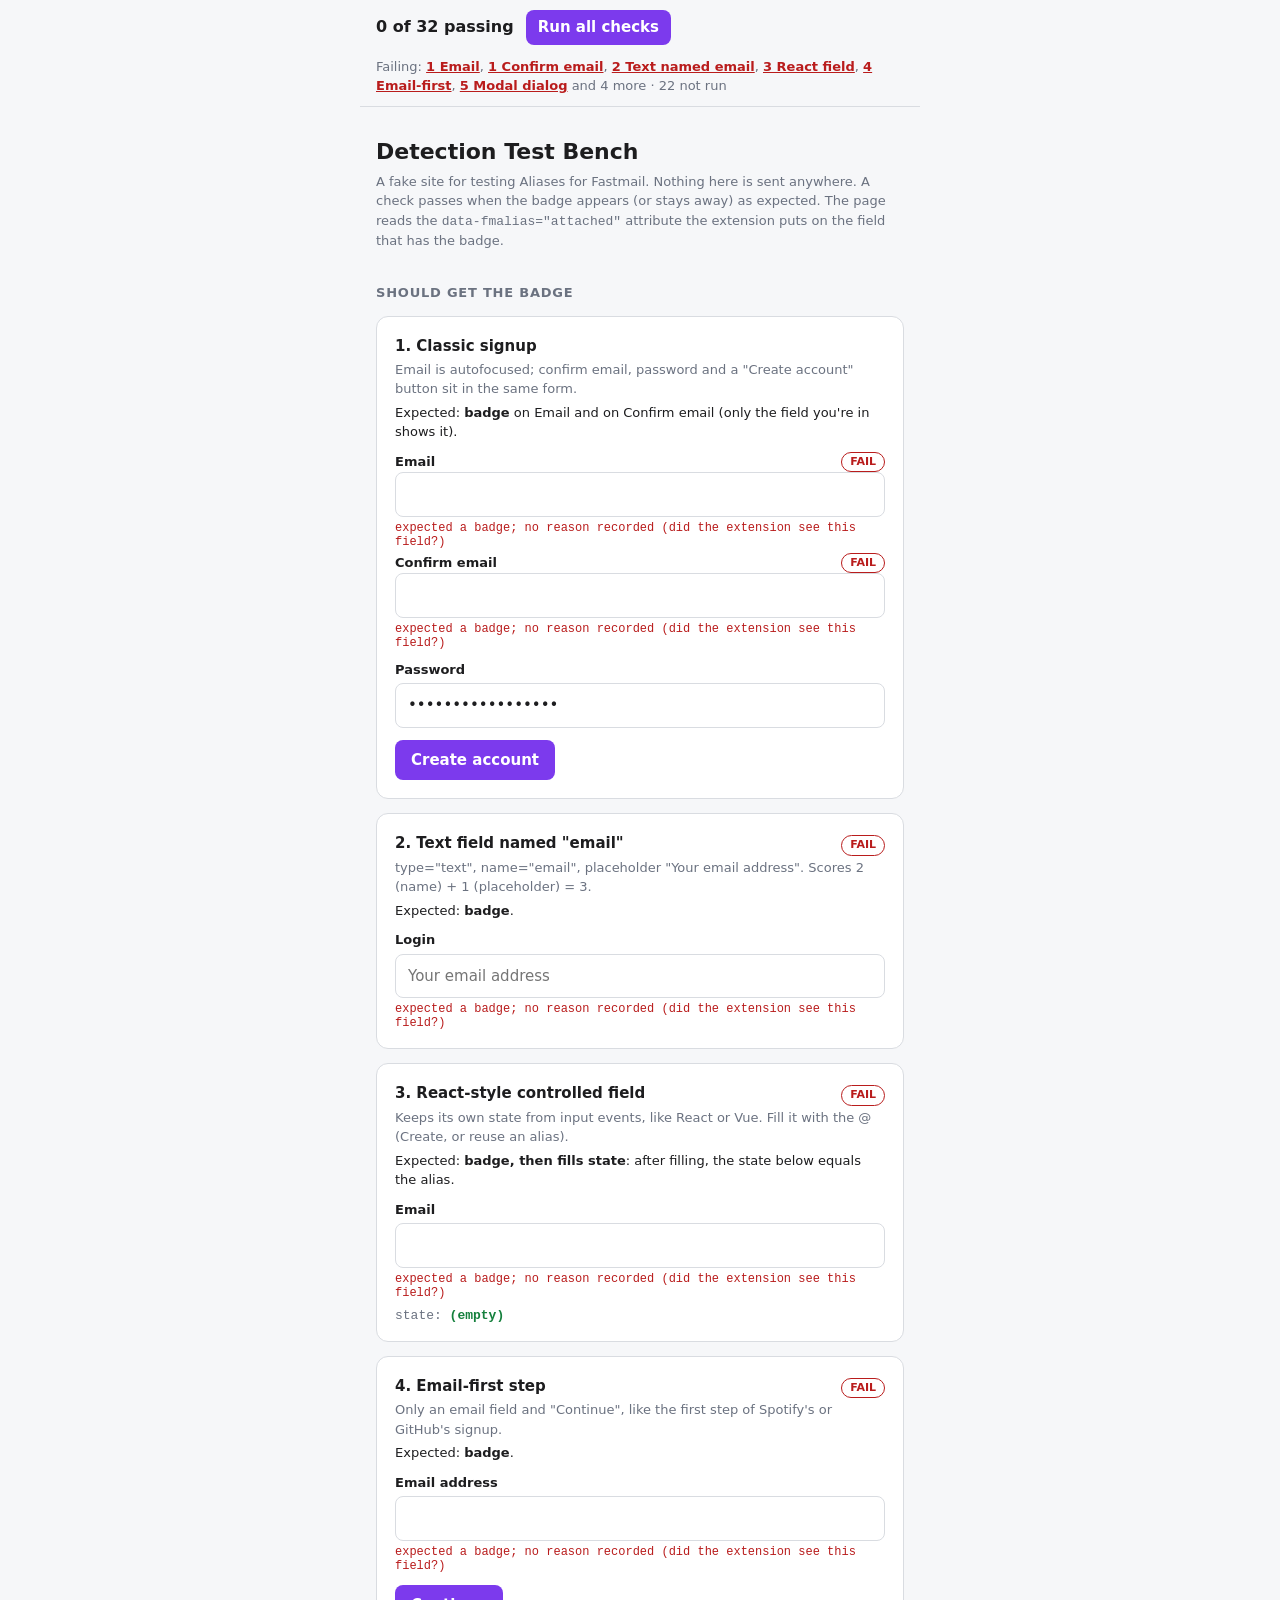
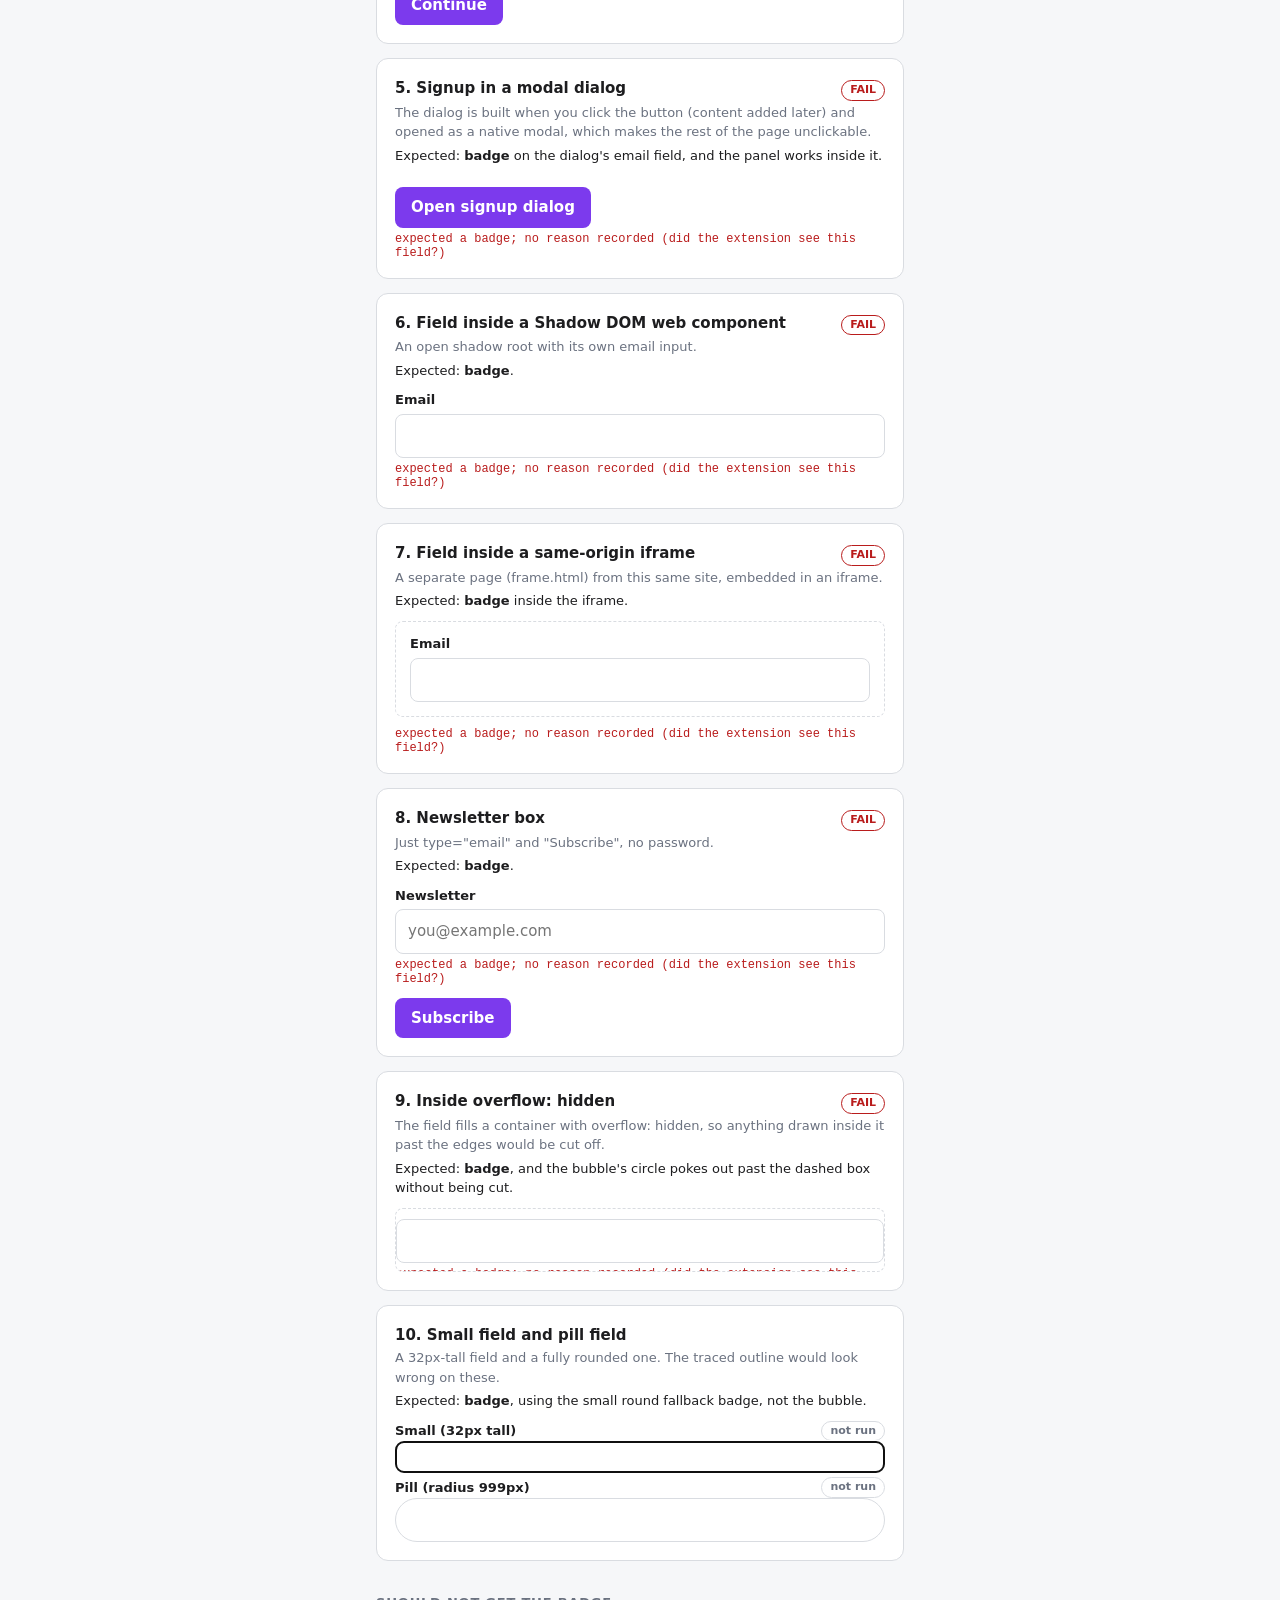
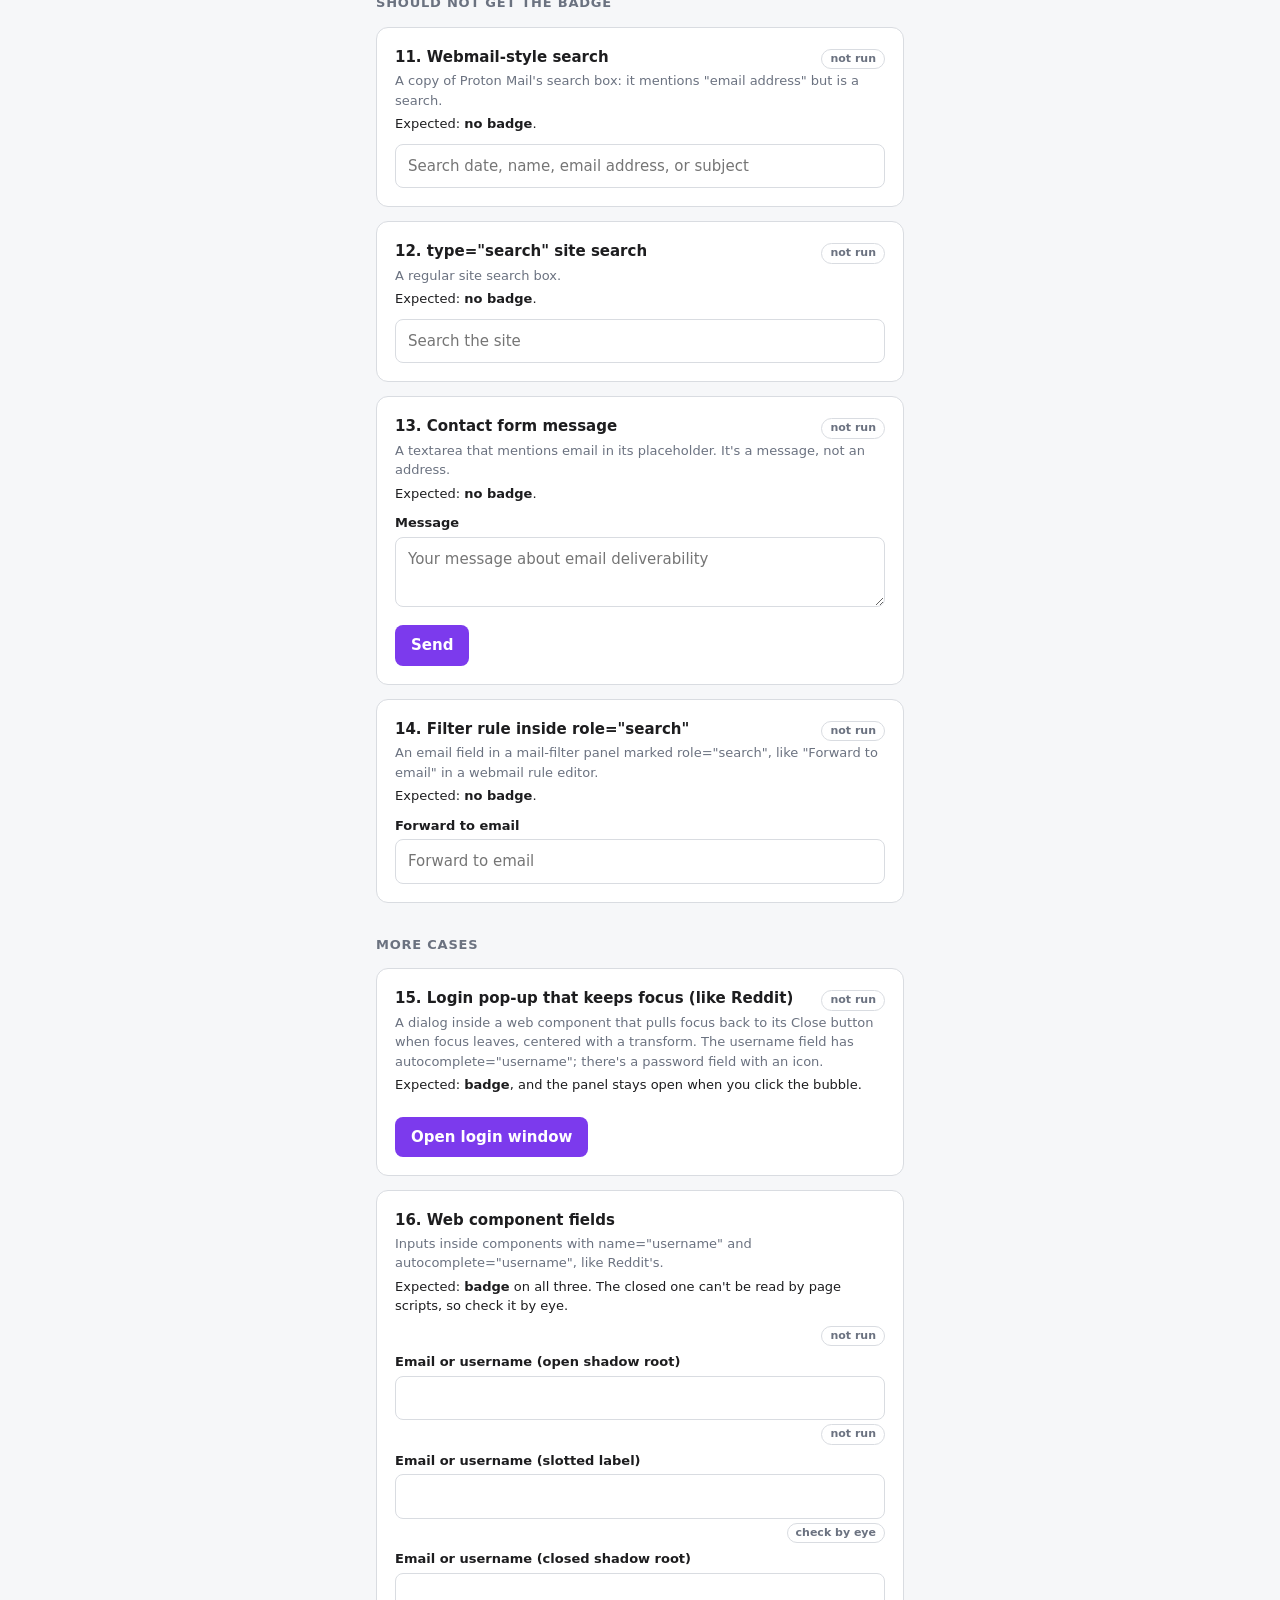
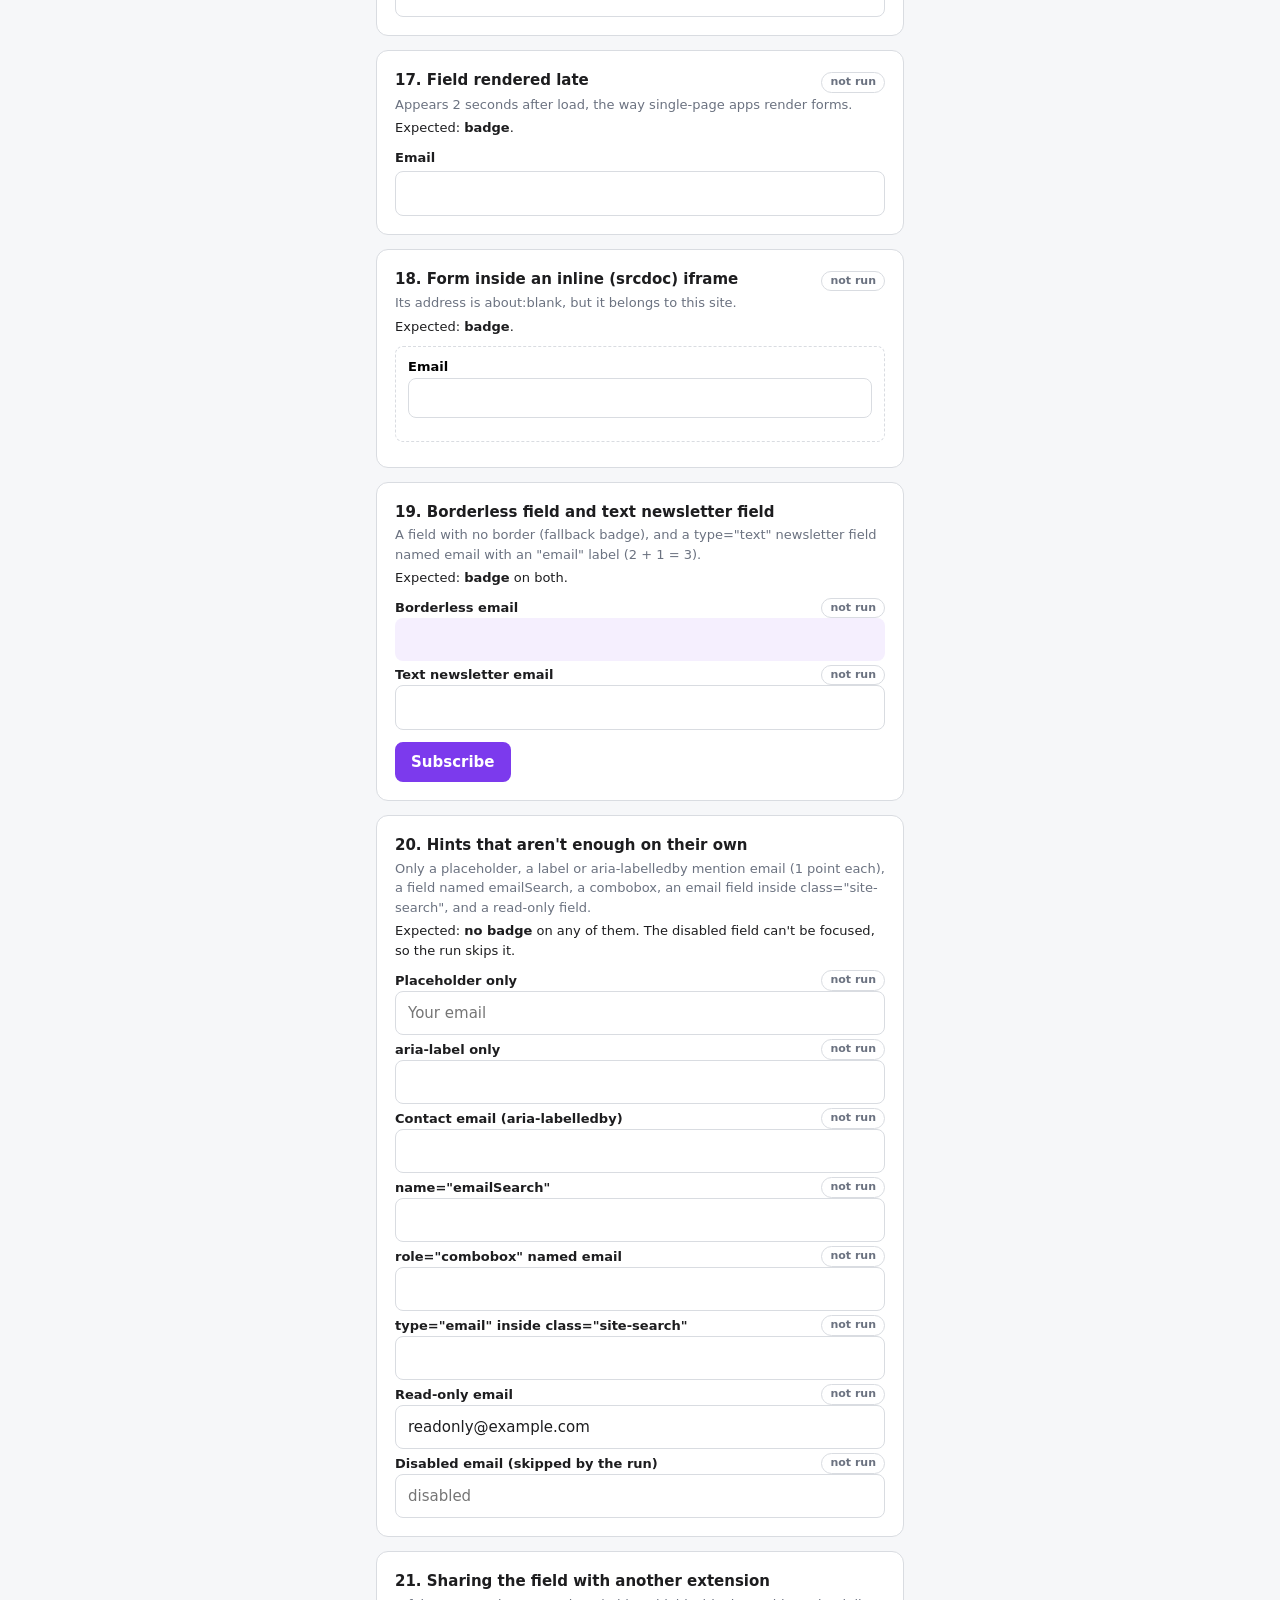
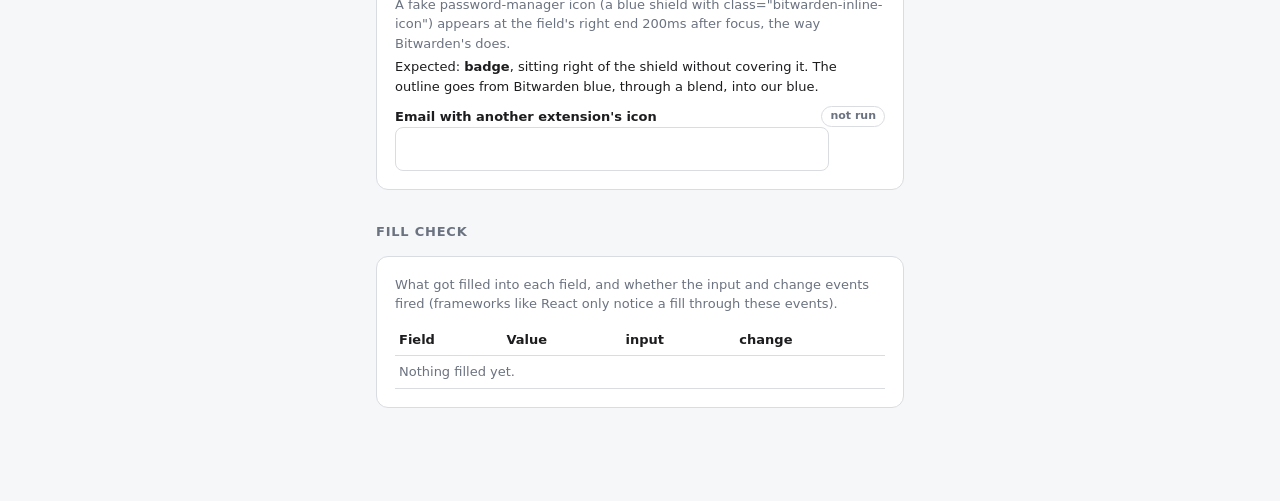
==== commit ee071d46: "Move the inline bubble clear of password-manager icons and blend outline colors Detects Bitwarden, 1" ====
--- a/test-site/index.html
+++ b/test-site/index.html
@@ -249,6 +249,14 @@
     <input type="email" id="disabled" disabled placeholder="disabled">
   </div>
 
+  <div class="card">
+    <h3>21. Sharing the field with another extension</h3>
+    <p class="muted">A fake password-manager icon (a blue shield with class="bitwarden-inline-icon") appears at the field's right end 200ms after focus, the way Bitwarden's does.</p>
+    <p class="expected">Expected: <b>badge</b>, sitting right of the shield without covering it. The outline goes from Bitwarden blue, through a blend, into our blue.</p>
+    <div class="row"><label for="shared">Email with another extension's icon</label><span class="st" data-check="shared"></span></div>
+    <div id="shared-wrap" style="position:relative;width:calc(100% - 56px)"><input type="email" id="shared" name="email" style="width:100%"></div>
+  </div>
+
   <h2 class="group">Fill check</h2>
   <div class="card">
     <p class="muted" style="margin-bottom:10px">What got filled into each field, and whether the input and change events fired (frameworks like React only notice a fill through these events).</p>
@@ -371,8 +379,35 @@
     { id: 'in-search-div', name: '20 In .site-search', expect: 'none', el: () => $id('in-search-div') },
     { id: 'readonly', name: '20 Read-only', expect: 'none', el: () => $id('readonly') },
     { id: 'disabled', name: '20 Disabled', expect: 'none', el: () => $id('disabled') },
+    { id: 'shared', name: '21 Shared field', expect: 'badge', el: () => $id('shared'), verify: verifyShared },
   ];
   CHECKS.forEach(c => { c.state = 'untested'; });
+
+  // 21: the fake icon comes and goes with focus, like a password manager's.
+  let shieldTimer;
+  $id('shared').addEventListener('focus', () => {
+    clearTimeout(shieldTimer);
+    shieldTimer = setTimeout(() => {
+      if (document.querySelector('.bitwarden-inline-icon')) return;
+      $id('shared-wrap').insertAdjacentHTML('beforeend', '<span class="bitwarden-inline-icon" style="position:absolute;right:8px;top:50%;width:24px;height:24px;margin-top:-12px;display:grid;place-items:center">' +
+        '<svg width="24" height="24" viewBox="0 0 24 24"><path fill="#175DDC" d="M12 2 4 5v6c0 5 3.4 9.4 8 11 4.6-1.6 8-6 8-11V5z"/></svg></span>');
+    }, 200);
+  });
+  $id('shared').addEventListener('blur', () => { clearTimeout(shieldTimer); document.querySelector('.bitwarden-inline-icon')?.remove(); });
+  // Our layer is a closed shadow root, so check from outside: the shield's center must still be the shield,
+  // and the spot just right of it must be ours.
+  async function verifyShared(el) {
+    el.scrollIntoView({ block: 'center' }); // hit-testing only sees what's on screen
+    await sleep(600); // shield at 200ms, extension re-checks at 300ms
+    const icon = document.querySelector('.bitwarden-inline-icon')?.getBoundingClientRect();
+    if (!icon) return 'the fake icon never appeared';
+    const midY = icon.top + icon.height / 2;
+    const atIcon = document.elementFromPoint(icon.left + icon.width / 2, midY), right = document.elementFromPoint(icon.right + 20, midY);
+    if (el.getAttribute('data-fmalias-neighbor') !== 'Bitwarden') return 'extension did not notice the Bitwarden icon';
+    if (atIcon?.localName === 'fastmail-alias') return 'our bubble covers the other icon';
+    if (right?.localName !== 'fastmail-alias') return 'our bubble is not right of the other icon';
+    return '';
+  }
 
   // React field: the state line turns green when it matches a filled alias.
   $id('controlled').addEventListener('input', e => { $id('controlled-state').parentElement.style.color = e.target.value.includes('@') ? 'var(--ok)' : ''; });
@@ -479,6 +514,8 @@
       // Focus left the page mid-check: the extension never saw this field, so redo it rather than fail it.
       if (!c.reason && !document.hasFocus()) { el.blur(); c.done?.(); i--; continue; }
       c.state = attached === (c.expect === 'badge') ? 'pass' : 'fail';
+      const bad = c.state === 'pass' && c.verify ? await c.verify(el) : '';
+      if (bad) { c.state = 'fail'; c.reason = bad; }
       el.blur();
       c.done?.();
       render();
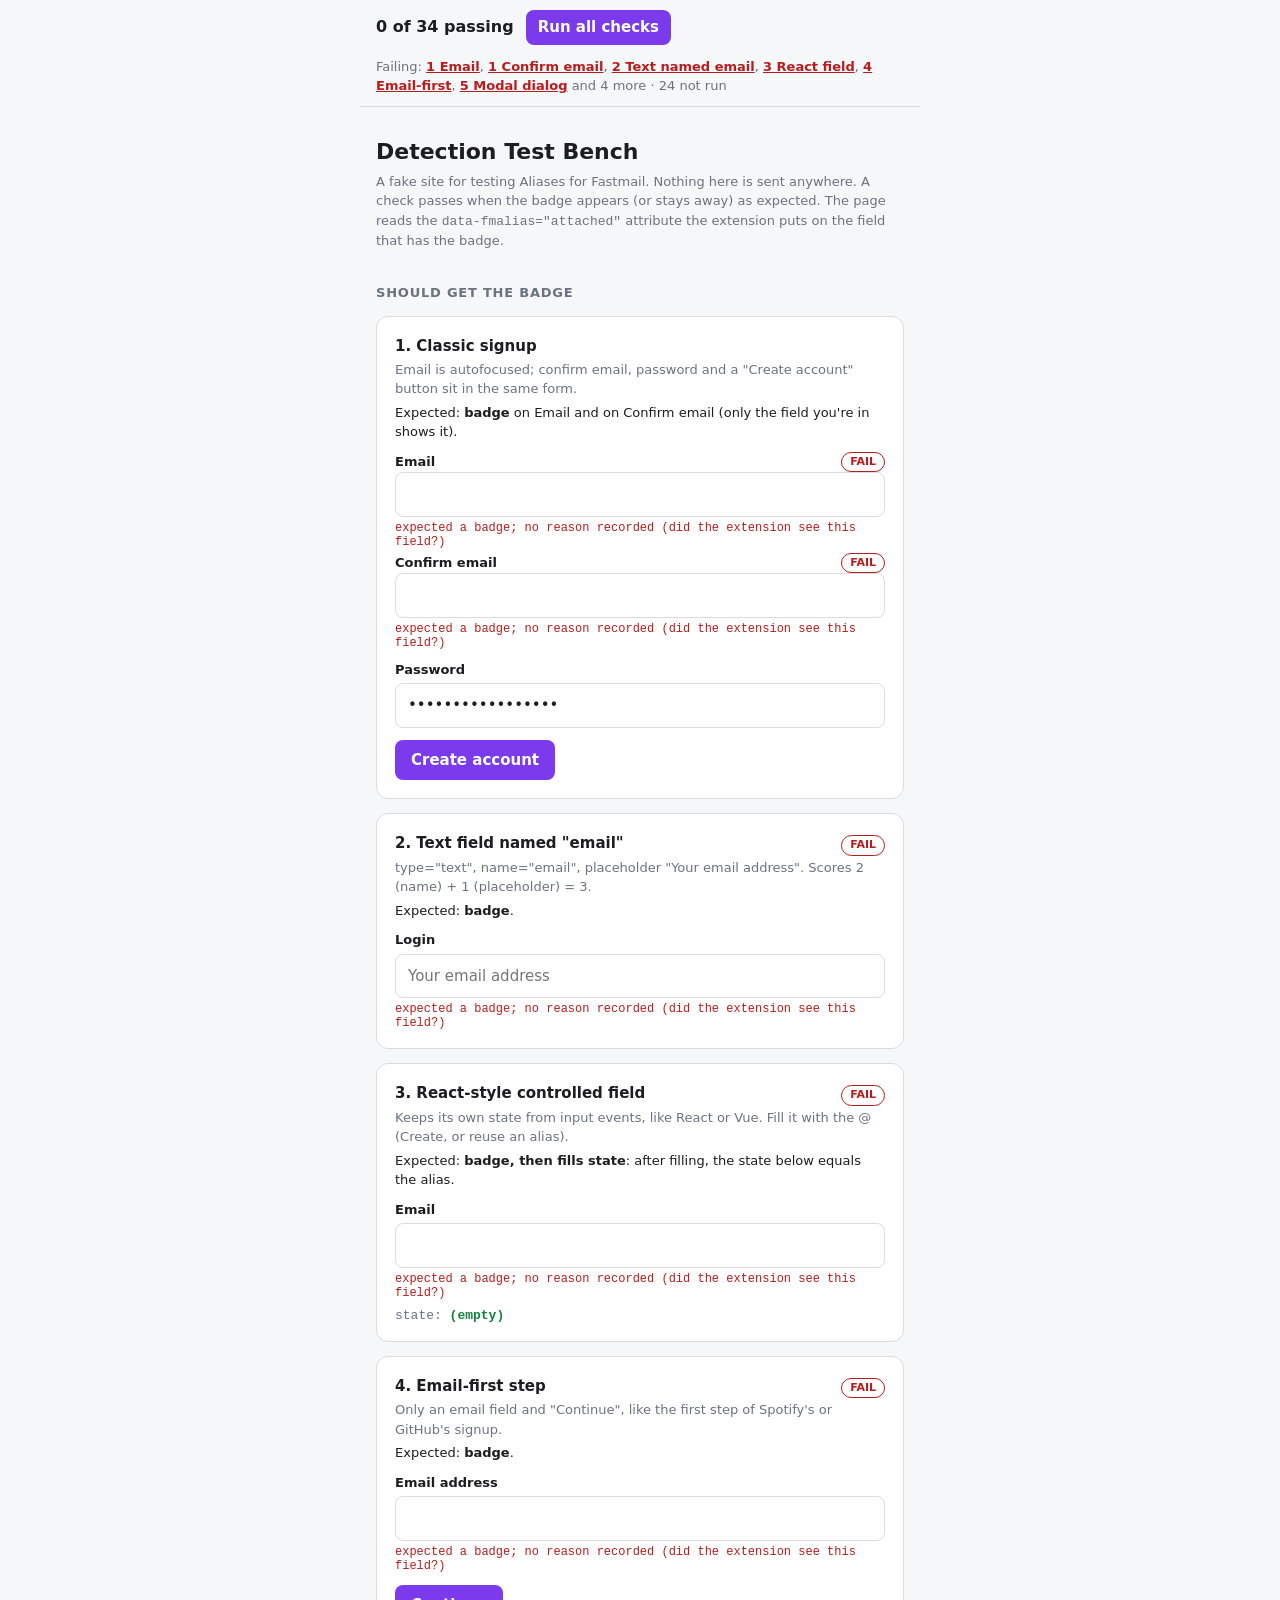
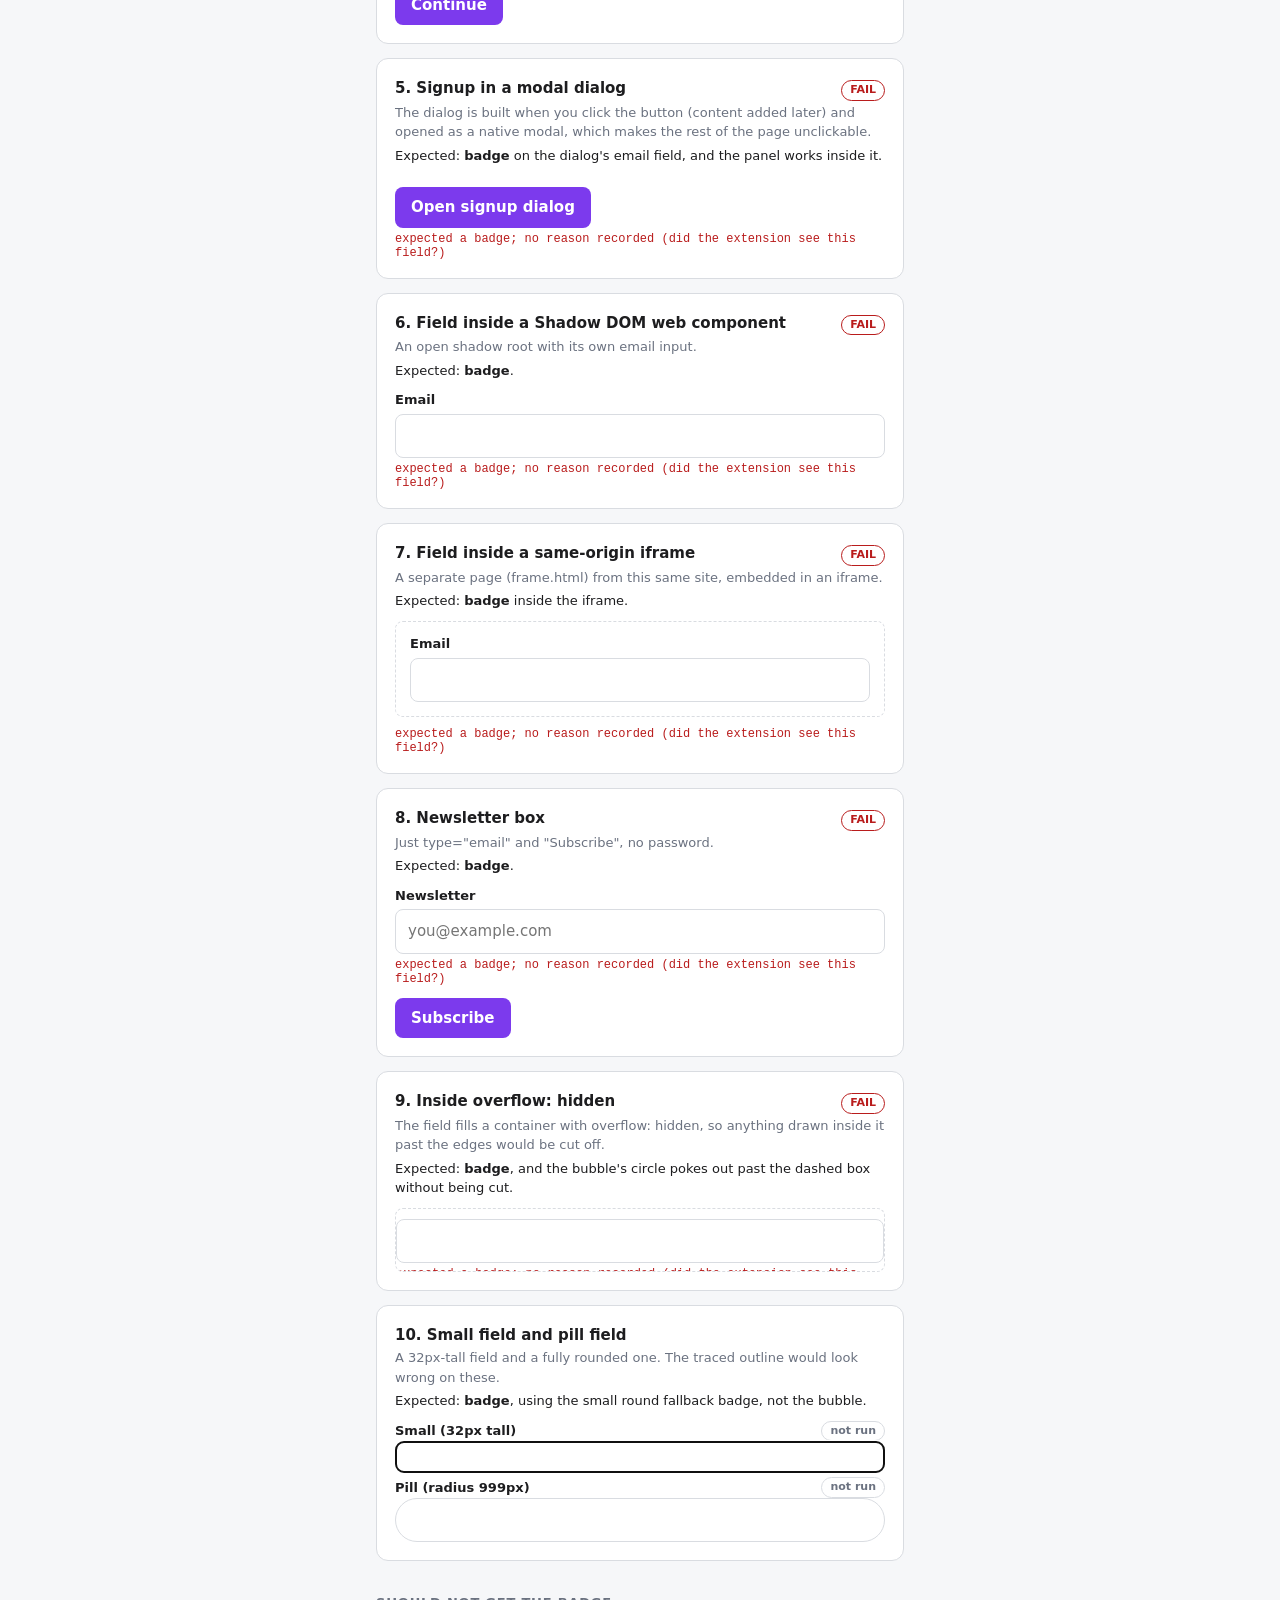
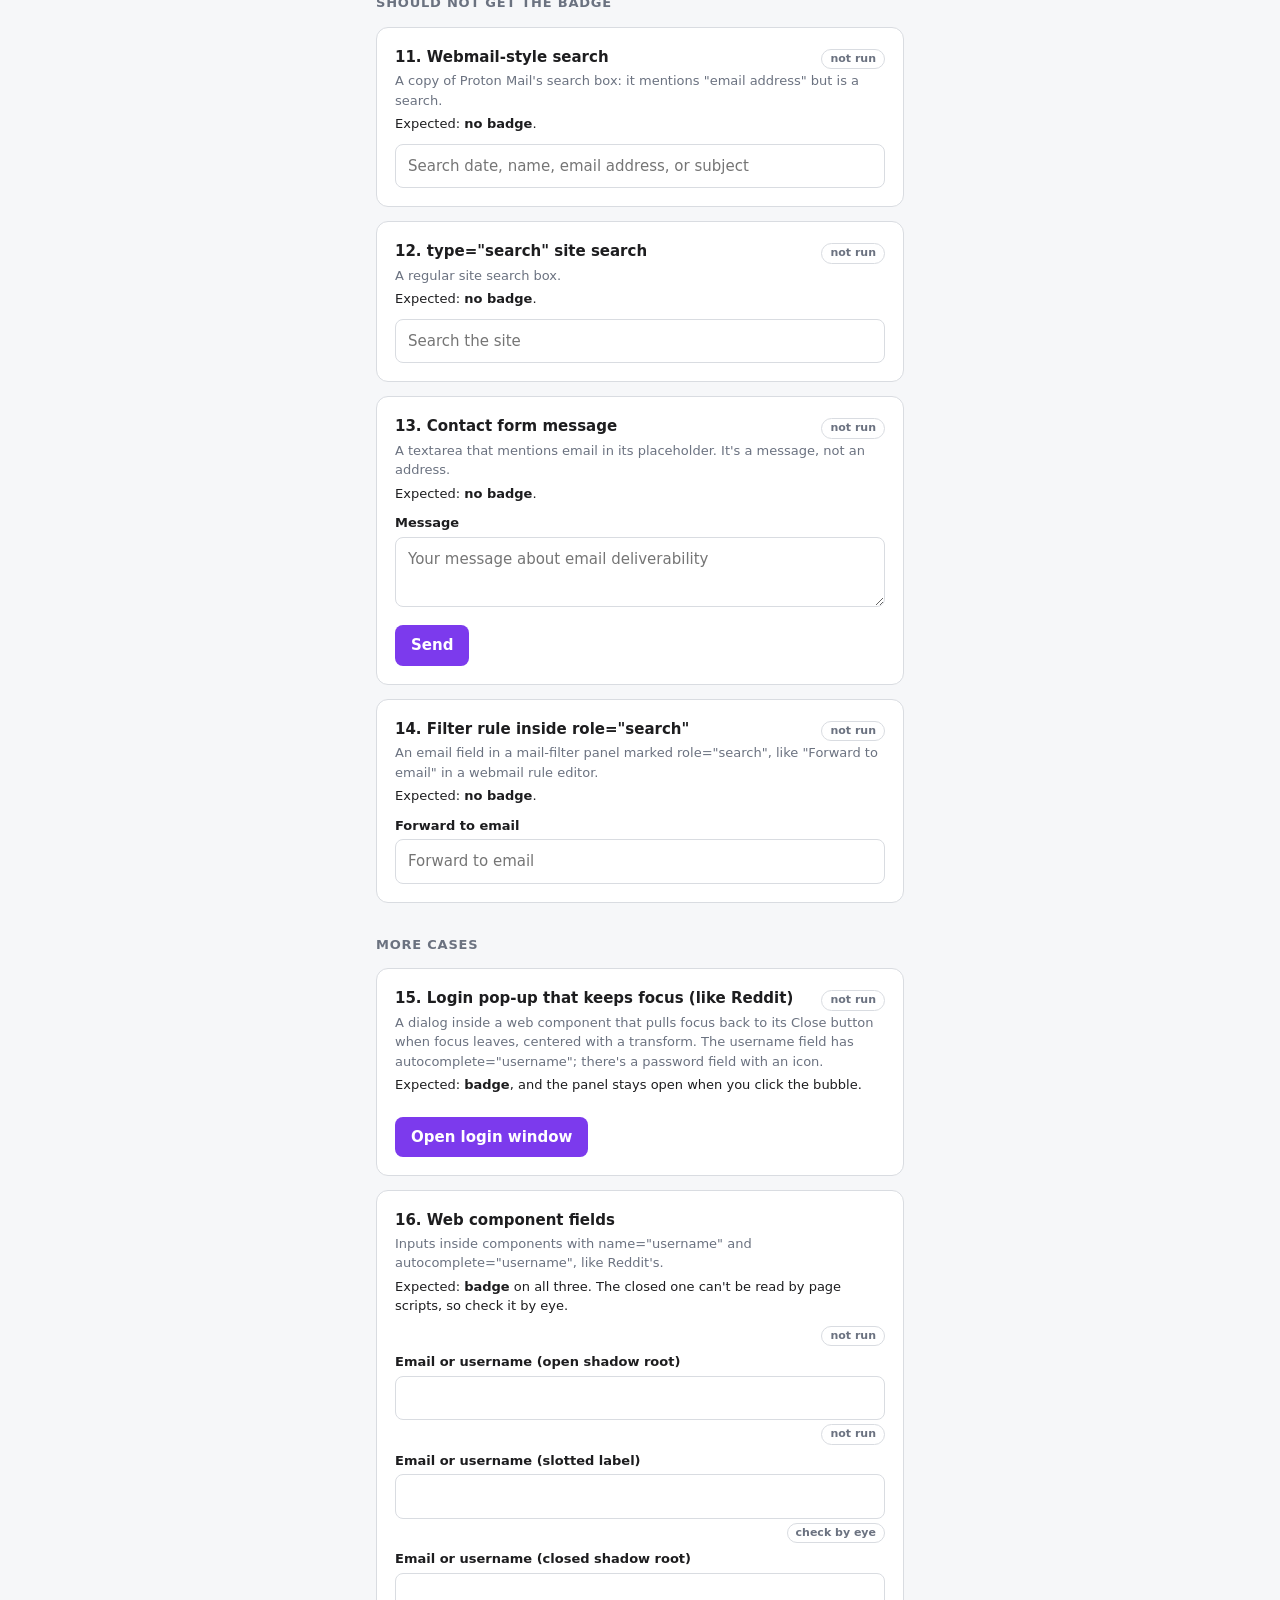
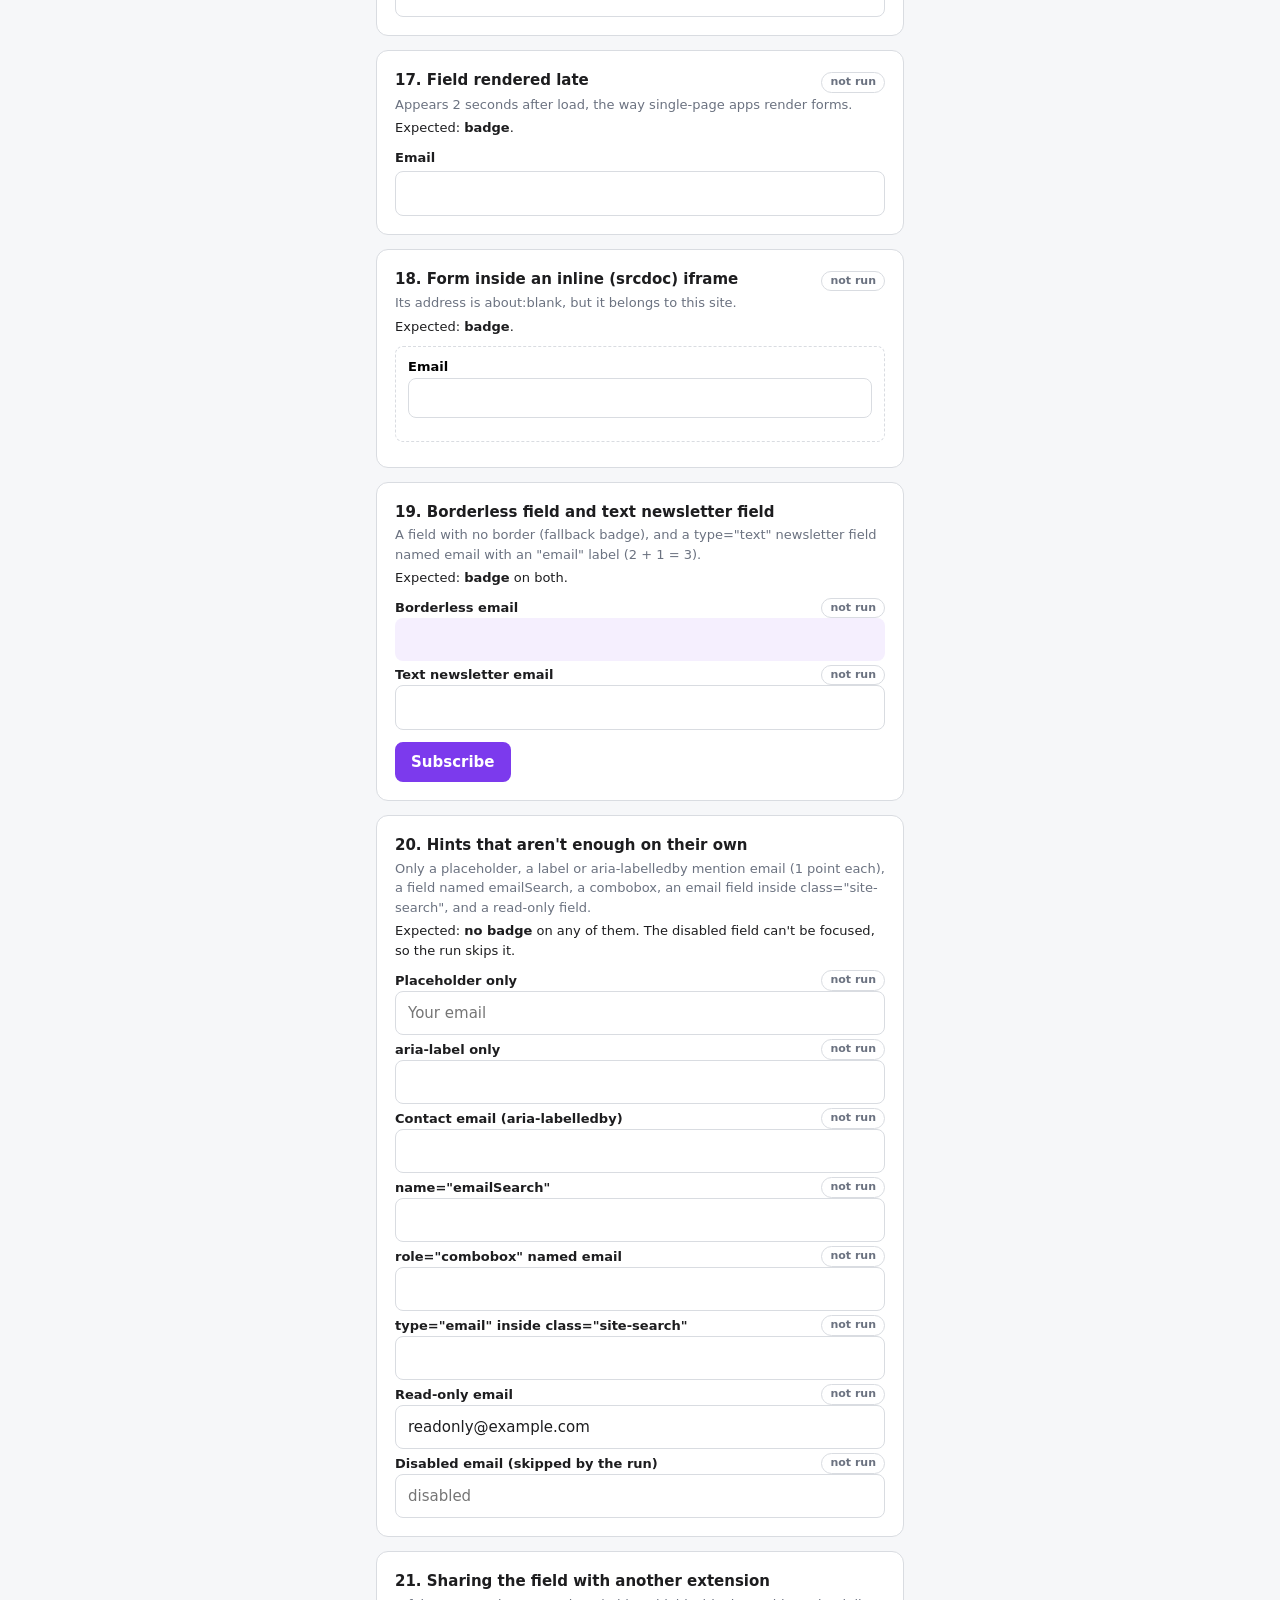
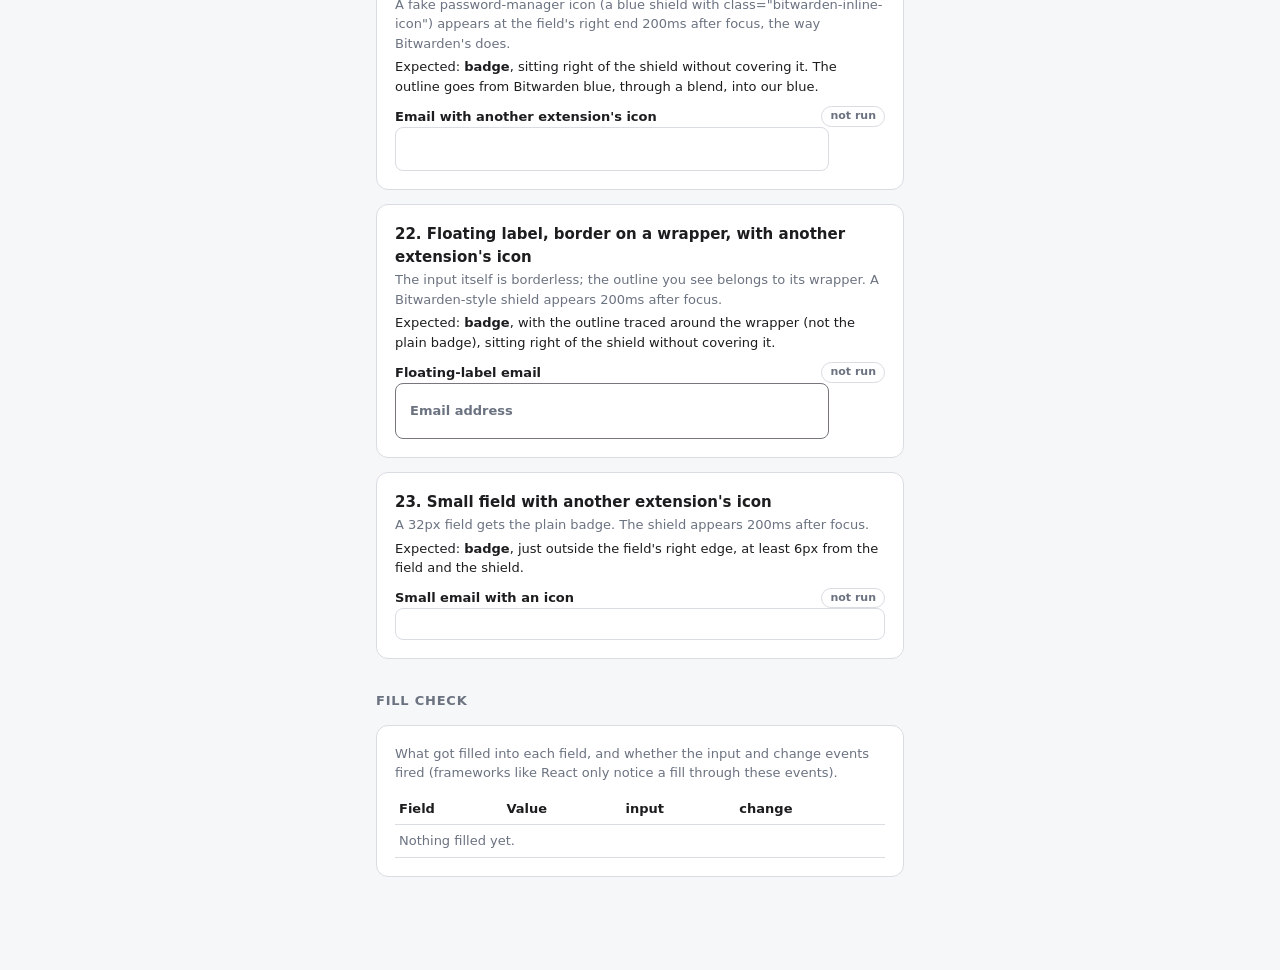
==== commit 885ce6f3: "1.2.0: Trace styled login fields and keep clear of password-manager icons Floating-label and compone" ====
--- a/test-site/index.html
+++ b/test-site/index.html
@@ -19,6 +19,12 @@
   .expected b { font-weight: 600; }
   label { display: block; font-size: 13px; font-weight: 600; margin: 10px 0 4px; }
   input, textarea { width: 100%; padding: 10px 12px; border: 1px solid var(--line); border-radius: 8px; background: var(--card); color: var(--fg); font: inherit; }
+  /* 22: Material-style floating label. The <input> has no border; the visible one is on the wrapper, and it thickens on focus. */
+  .fl { position: relative; width: calc(100% - 56px); height: 56px; padding: 0 14px; border: 1px solid #79747e; border-radius: 8px; background: var(--card); }
+  .fl:focus-within { border: 2px solid #0b57d0; padding: 0 13px; }
+  .fl input { height: 100%; padding: 18px 40px 2px 0; border: 0; border-radius: 0; outline: none; background: transparent; }
+  .fl label { position: absolute; left: 14px; top: 17px; margin: 0; color: var(--muted); pointer-events: none; transition: top .15s, font-size .15s; }
+  .fl input:focus + label, .fl input:not(:placeholder-shown) + label { top: 6px; font-size: 12px; }
   textarea { min-height: 70px; resize: vertical; }
   button { margin-top: 12px; padding: 9px 16px; border: 0; border-radius: 8px; background: var(--accent); color: #fff; font: inherit; font-weight: 600; cursor: pointer; }
   button.plain { background: transparent; color: var(--fg); border: 1px solid var(--line); }
@@ -257,6 +263,22 @@
     <div id="shared-wrap" style="position:relative;width:calc(100% - 56px)"><input type="email" id="shared" name="email" style="width:100%"></div>
   </div>
 
+  <div class="card">
+    <h3>22. Floating label, border on a wrapper, with another extension's icon</h3>
+    <p class="muted">The input itself is borderless; the outline you see belongs to its wrapper. A Bitwarden-style shield appears 200ms after focus.</p>
+    <p class="expected">Expected: <b>badge</b>, with the outline traced around the wrapper (not the plain badge), sitting right of the shield without covering it.</p>
+    <div class="row"><span style="flex:1;font-size:13px;font-weight:600">Floating-label email</span><span class="st" data-check="floating"></span></div>
+    <div class="fl" id="floating-wrap"><input type="email" id="floating" name="email" placeholder=" "><label for="floating">Email address</label></div>
+  </div>
+
+  <div class="card">
+    <h3>23. Small field with another extension's icon</h3>
+    <p class="muted">A 32px field gets the plain badge. The shield appears 200ms after focus.</p>
+    <p class="expected">Expected: <b>badge</b>, just outside the field's right edge, at least 6px from the field and the shield.</p>
+    <div class="row"><label for="short-shared">Small email with an icon</label><span class="st" data-check="short-shared"></span></div>
+    <div id="short-shared-wrap" style="position:relative"><input type="email" id="short-shared" name="email" style="height:32px;padding:4px 10px"></div>
+  </div>
+
   <h2 class="group">Fill check</h2>
   <div class="card">
     <p class="muted" style="margin-bottom:10px">What got filled into each field, and whether the input and change events fired (frameworks like React only notice a fill through these events).</p>
@@ -379,33 +401,44 @@
     { id: 'in-search-div', name: '20 In .site-search', expect: 'none', el: () => $id('in-search-div') },
     { id: 'readonly', name: '20 Read-only', expect: 'none', el: () => $id('readonly') },
     { id: 'disabled', name: '20 Disabled', expect: 'none', el: () => $id('disabled') },
-    { id: 'shared', name: '21 Shared field', expect: 'badge', el: () => $id('shared'), verify: verifyShared },
+    { id: 'shared', name: '21 Shared field', expect: 'badge', el: () => $id('shared'), verify: el => verifyBeside(el, 'bubble') },
+    { id: 'floating', name: '22 Floating label', expect: 'badge', el: () => $id('floating'), verify: el => verifyBeside(el, 'bubble') },
+    { id: 'short-shared', name: '23 Small + icon', expect: 'badge', el: () => $id('short-shared'), verify: el => verifyBeside(el, 'plain') },
   ];
   CHECKS.forEach(c => { c.state = 'untested'; });
 
-  // 21: the fake icon comes and goes with focus, like a password manager's.
-  let shieldTimer;
-  $id('shared').addEventListener('focus', () => {
-    clearTimeout(shieldTimer);
-    shieldTimer = setTimeout(() => {
-      if (document.querySelector('.bitwarden-inline-icon')) return;
-      $id('shared-wrap').insertAdjacentHTML('beforeend', '<span class="bitwarden-inline-icon" style="position:absolute;right:8px;top:50%;width:24px;height:24px;margin-top:-12px;display:grid;place-items:center">' +
-        '<svg width="24" height="24" viewBox="0 0 24 24"><path fill="#175DDC" d="M12 2 4 5v6c0 5 3.4 9.4 8 11 4.6-1.6 8-6 8-11V5z"/></svg></span>');
-    }, 200);
-  });
-  $id('shared').addEventListener('blur', () => { clearTimeout(shieldTimer); document.querySelector('.bitwarden-inline-icon')?.remove(); });
-  // Our layer is a closed shadow root, so check from outside: the shield's center must still be the shield,
-  // and the spot just right of it must be ours.
-  async function verifyShared(el) {
+  // 21-23: a fake password-manager icon comes and goes with focus, like Bitwarden's.
+  const shieldTimers = {};
+  for (const [id, size] of [['shared', 24], ['floating', 24], ['short-shared', 20]]) {
+    const wrap = $id(id + '-wrap');
+    $id(id).addEventListener('focus', () => {
+      clearTimeout(shieldTimers[id]);
+      shieldTimers[id] = setTimeout(() => {
+        if (wrap.querySelector('.bitwarden-inline-icon')) return;
+        wrap.insertAdjacentHTML('beforeend', `<span class="bitwarden-inline-icon" style="position:absolute;right:8px;top:50%;width:${size}px;height:${size}px;margin-top:-${size / 2}px;display:grid;place-items:center">` +
+          `<svg width="${size}" height="${size}" viewBox="0 0 24 24"><path fill="#175DDC" d="M12 2 4 5v6c0 5 3.4 9.4 8 11 4.6-1.6 8-6 8-11V5z"/></svg></span>`);
+      }, 200);
+    });
+    $id(id).addEventListener('blur', () => { clearTimeout(shieldTimers[id]); wrap.querySelector('.bitwarden-inline-icon')?.remove(); });
+  }
+  // Our layer is a closed shadow root, so check from outside with hit-testing: the shield's center must still be the shield,
+  // and our badge must be beside it: right of it for the traced bubble, left of it (6px or more away) for the plain badge.
+  async function verifyBeside(el, look) {
     el.scrollIntoView({ block: 'center' }); // hit-testing only sees what's on screen
     await sleep(600); // shield at 200ms, extension re-checks at 300ms
-    const icon = document.querySelector('.bitwarden-inline-icon')?.getBoundingClientRect();
+    const icon = el.closest('[id$="-wrap"]').querySelector('.bitwarden-inline-icon')?.getBoundingClientRect();
     if (!icon) return 'the fake icon never appeared';
-    const midY = icon.top + icon.height / 2;
-    const atIcon = document.elementFromPoint(icon.left + icon.width / 2, midY), right = document.elementFromPoint(icon.right + 20, midY);
+    const midY = icon.top + icon.height / 2, ours = (x, y = midY) => document.elementFromPoint(x, y)?.localName === 'fastmail-alias';
+    const got = el.getAttribute('data-fmalias-look') || '';
     if (el.getAttribute('data-fmalias-neighbor') !== 'Bitwarden') return 'extension did not notice the Bitwarden icon';
-    if (atIcon?.localName === 'fastmail-alias') return 'our bubble covers the other icon';
-    if (right?.localName !== 'fastmail-alias') return 'our bubble is not right of the other icon';
+    if (look === 'bubble' && !got.startsWith('traced')) return 'expected the traced outline, got ' + got;
+    if (ours(icon.left + icon.width / 2)) return 'our badge covers the other icon';
+    if (look === 'bubble' && !ours(icon.right + 20)) return 'our bubble is not right of the other icon';
+    if (look === 'plain') {
+      const f = el.getBoundingClientRect(), right = Math.max(f.right, icon.right);
+      if ([1, 3, 5].some(d => ours(icon.left - d) || ours(right + d))) return 'our badge is closer than 6px to the field or the other icon';
+      if (!ours(right + 6 + 16)) return "our badge is not just outside the field's right edge";
+    }
     return '';
   }
 
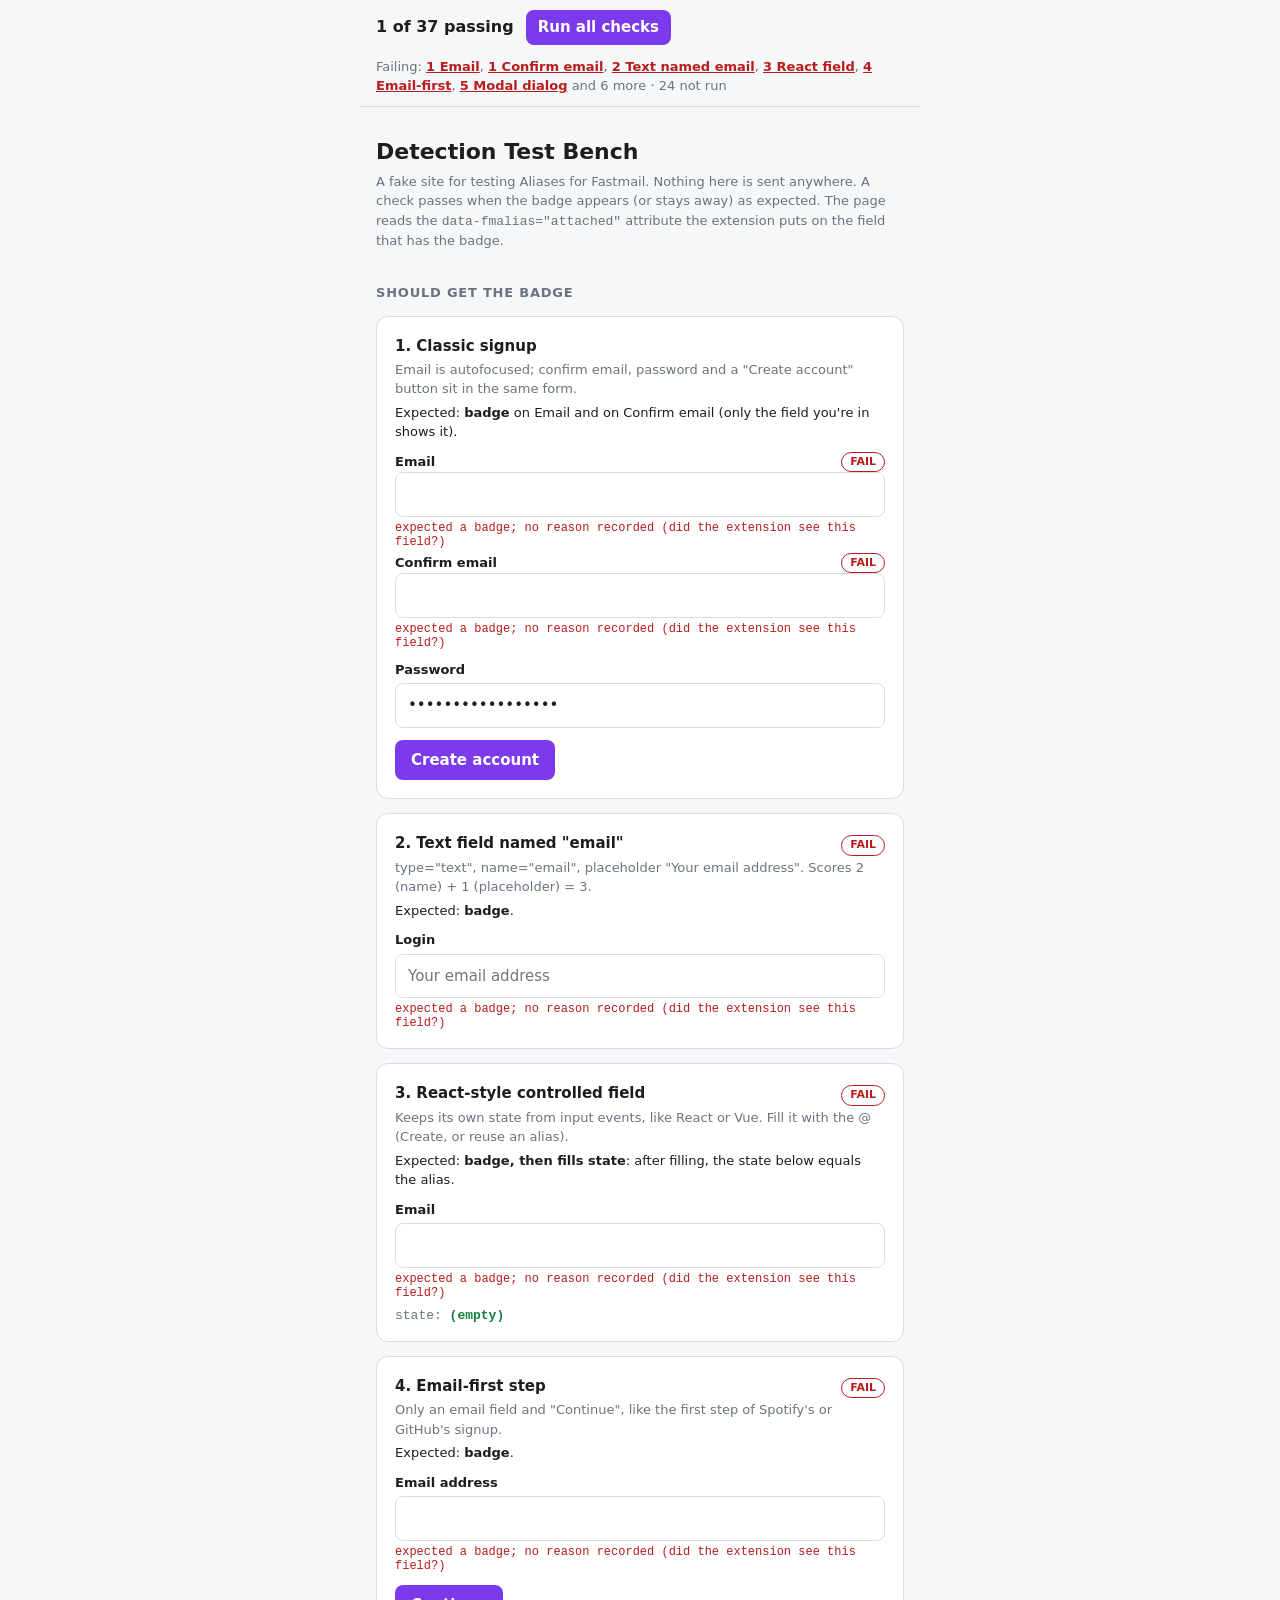
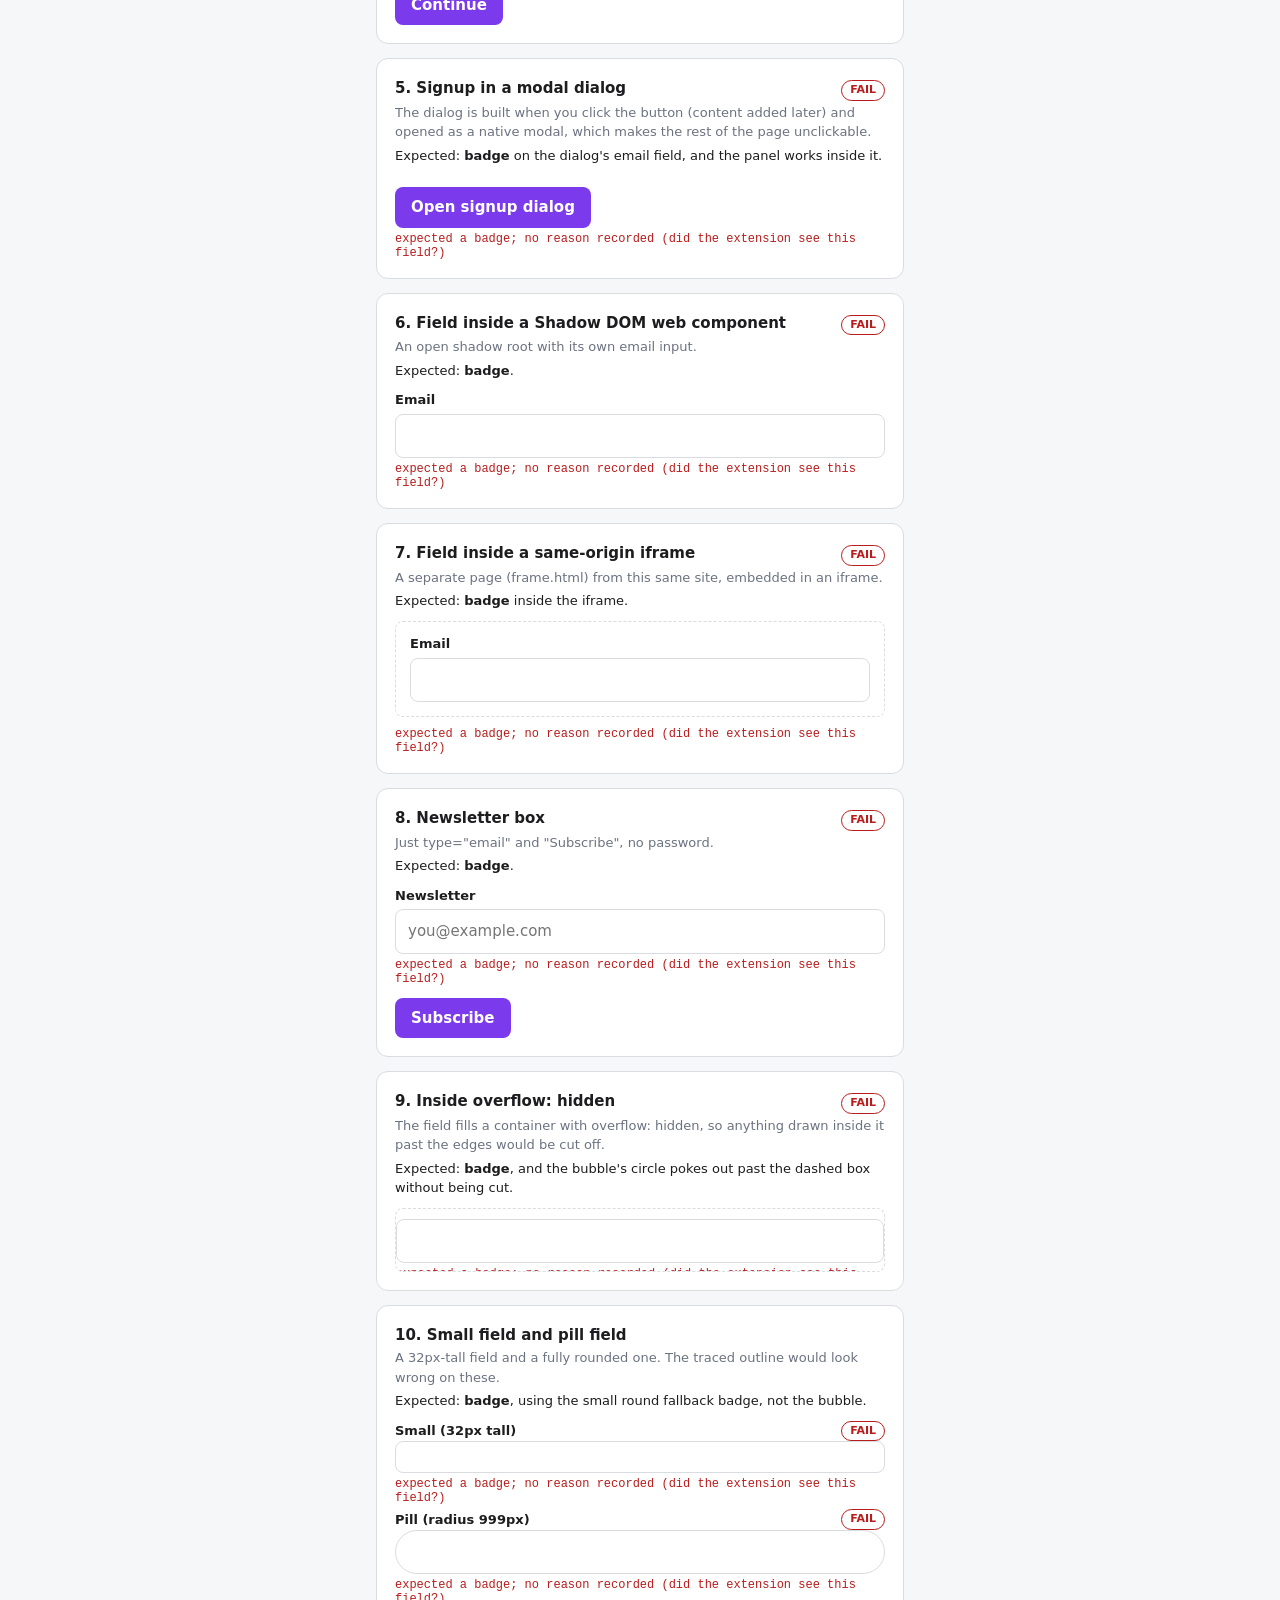
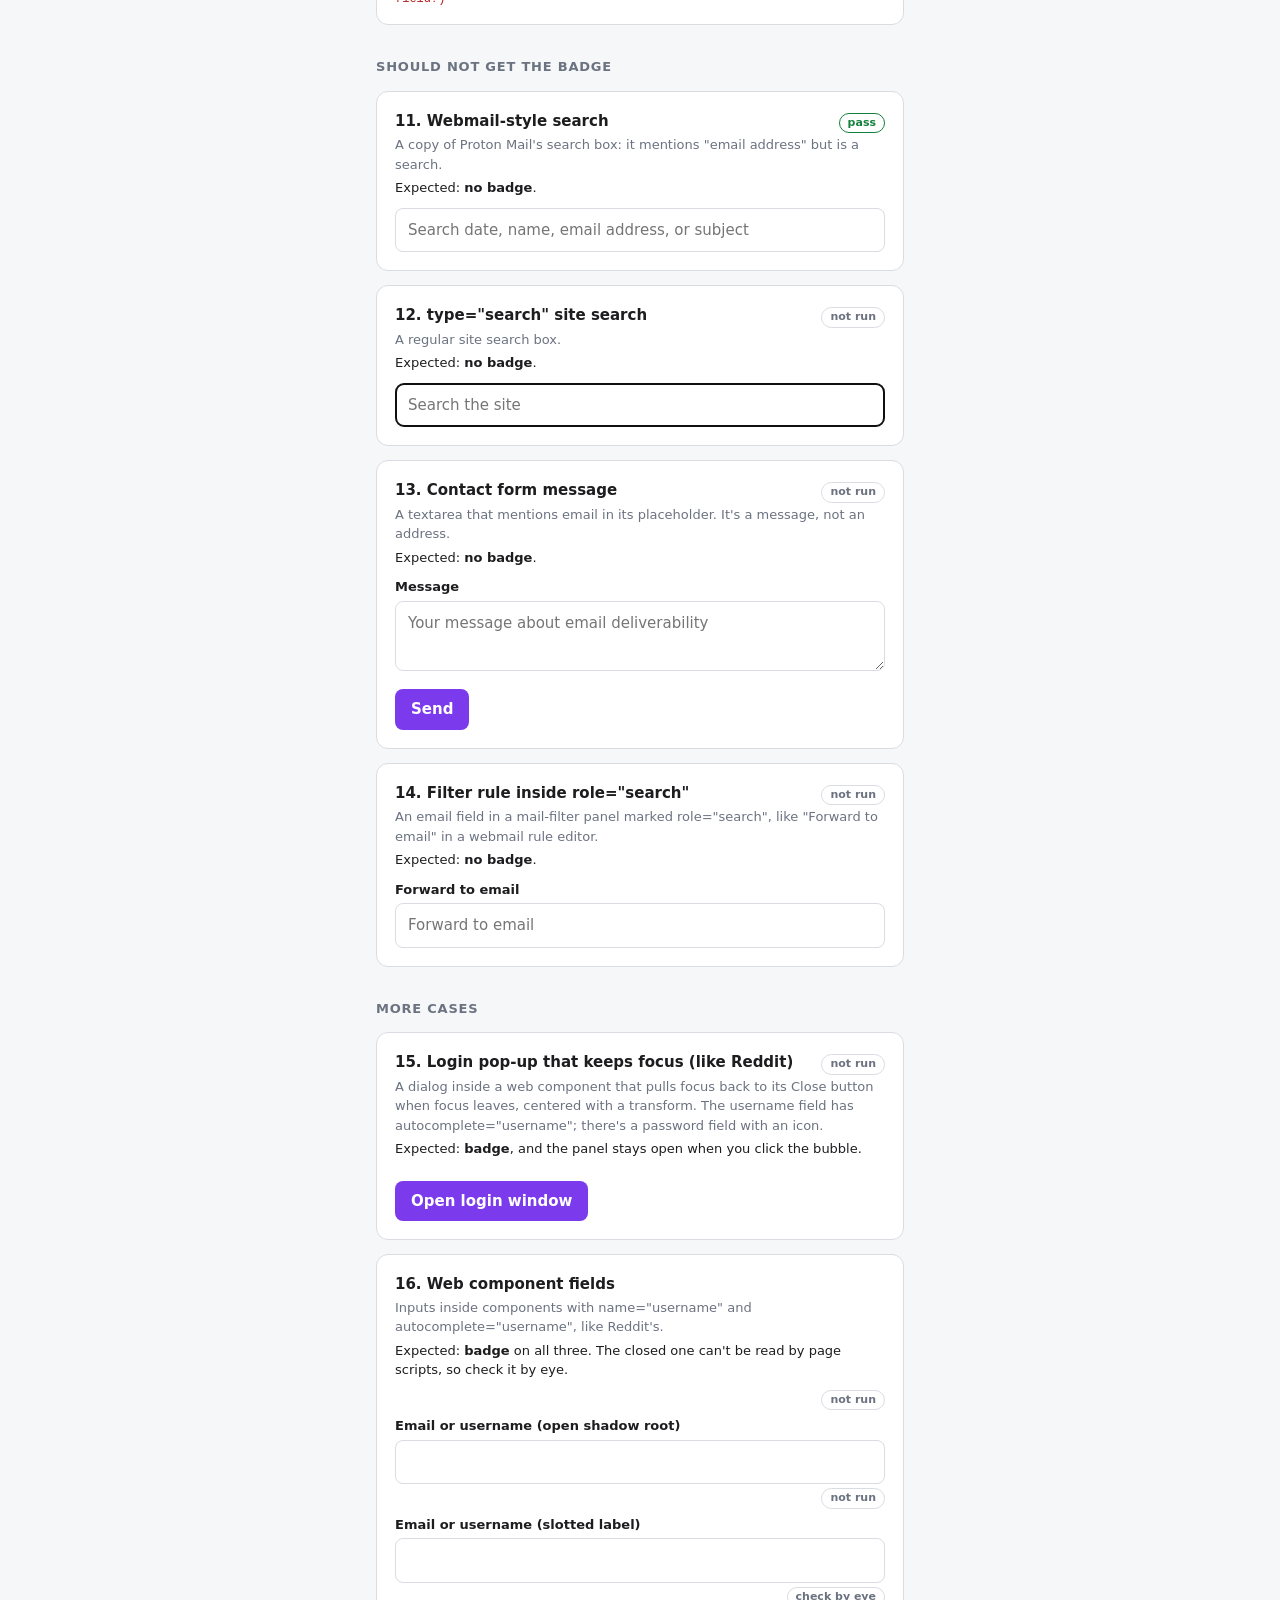
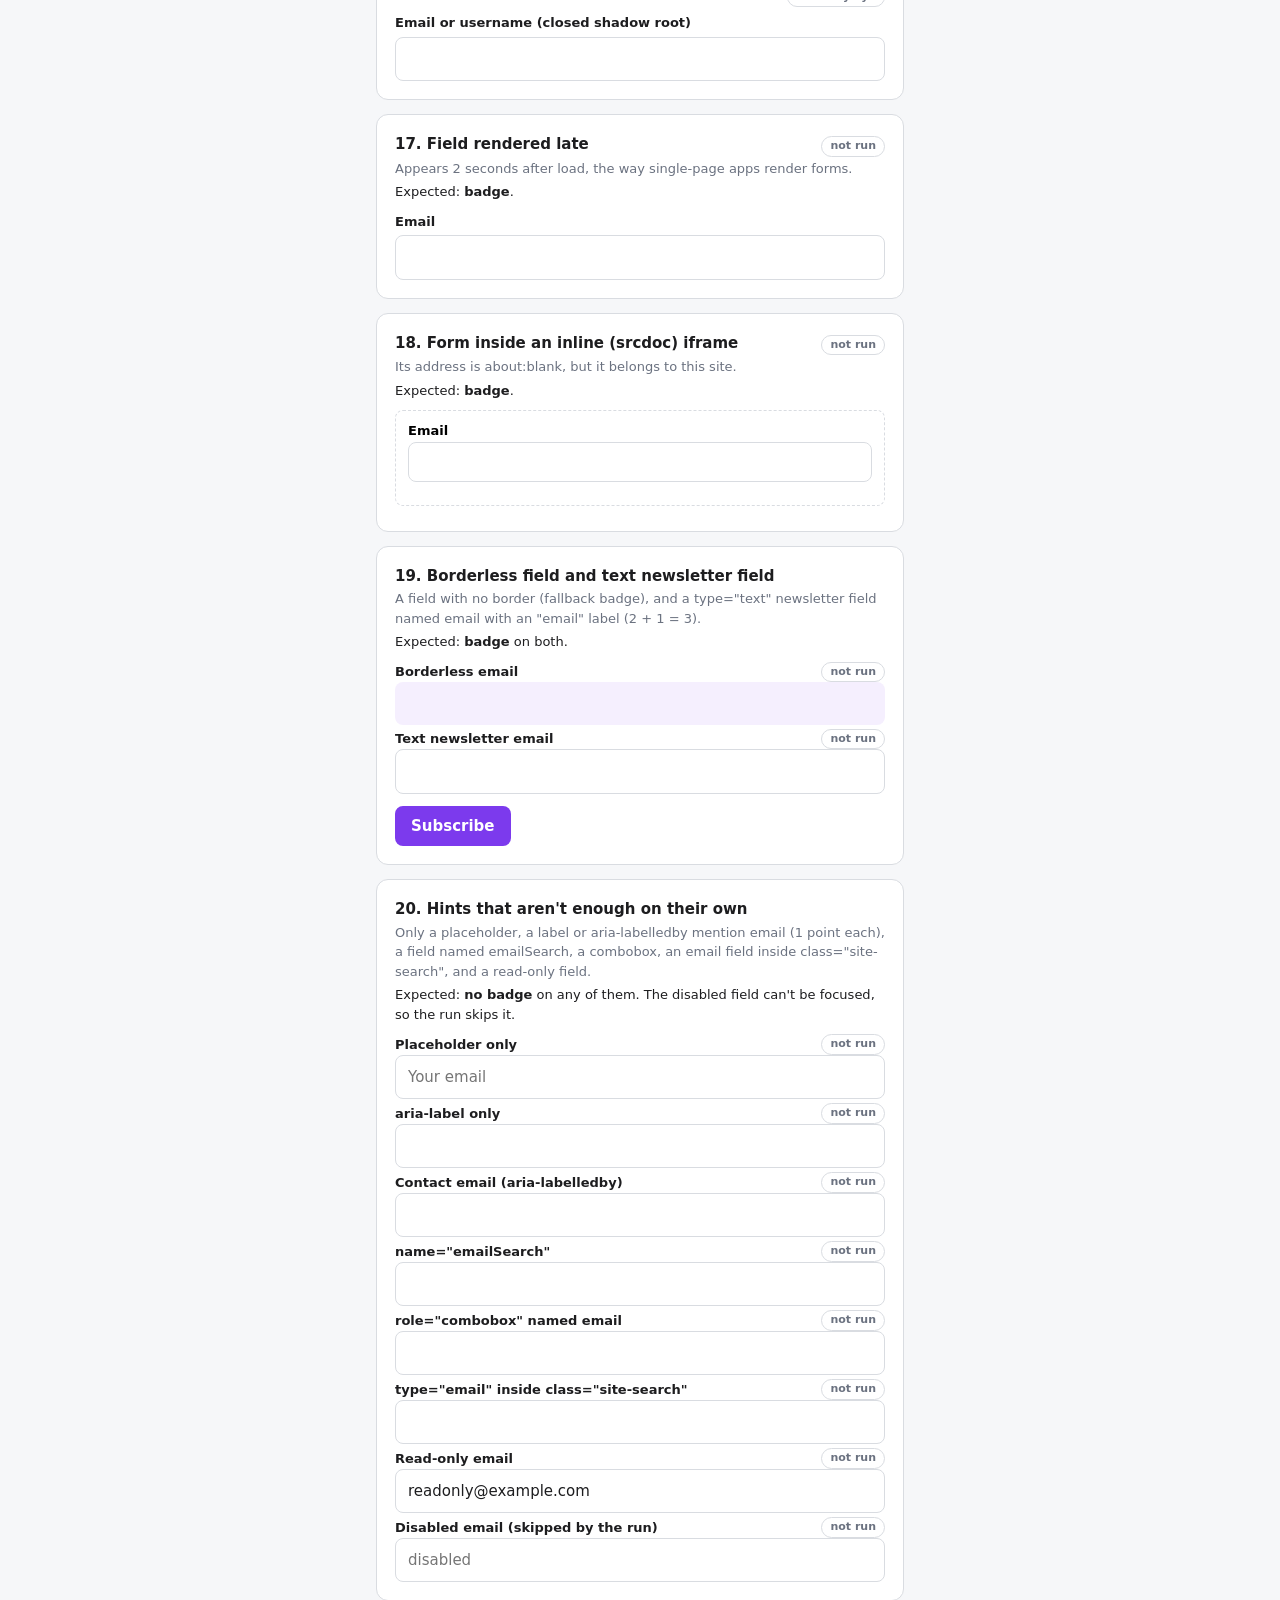
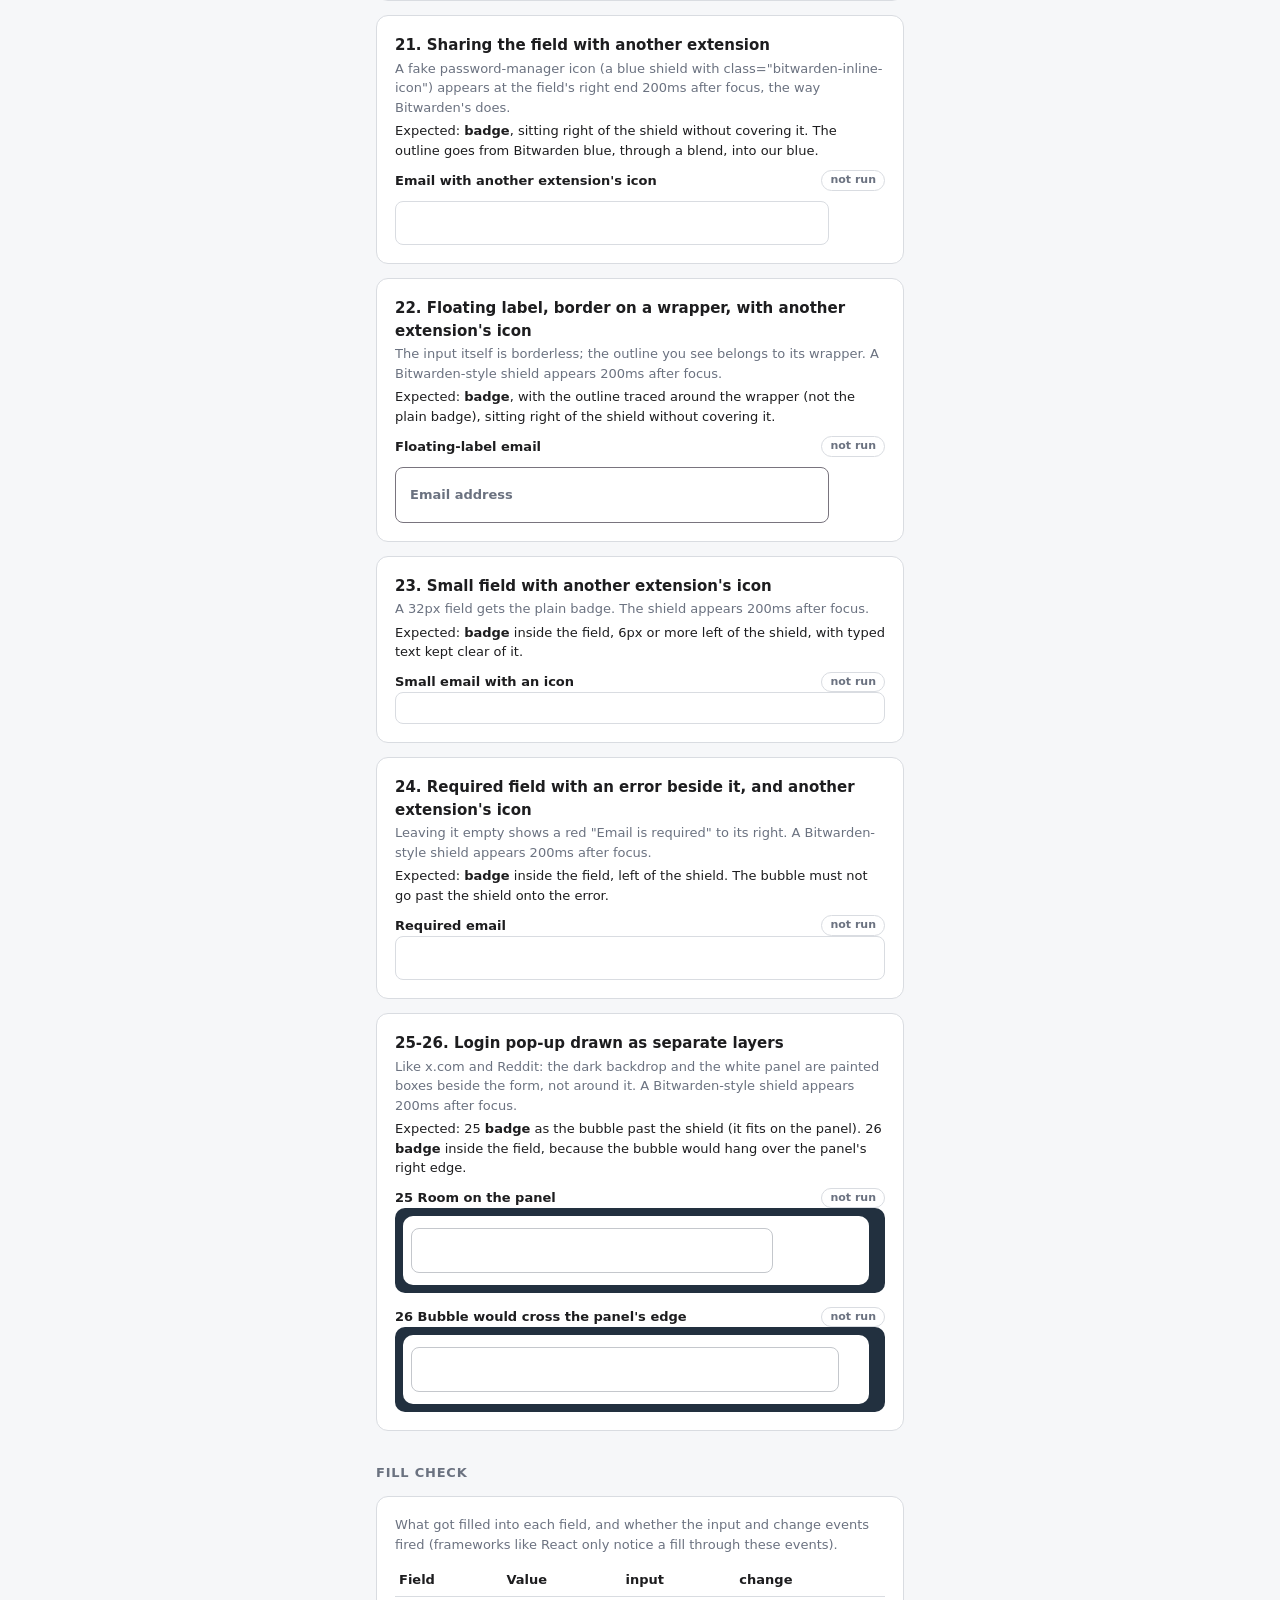
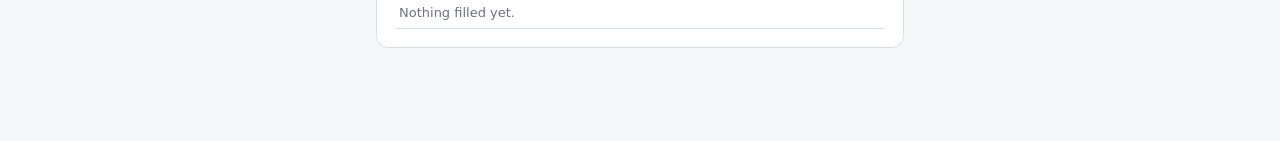
==== commit dade5db0: "Popup v2 layout and smarter @ placement next to password-manager icons Popup: one prefix card with t" ====
--- a/test-site/index.html
+++ b/test-site/index.html
@@ -25,6 +25,12 @@
   .fl input { height: 100%; padding: 18px 40px 2px 0; border: 0; border-radius: 0; outline: none; background: transparent; }
   .fl label { position: absolute; left: 14px; top: 17px; margin: 0; color: var(--muted); pointer-events: none; transition: top .15s, font-size .15s; }
   .fl input:focus + label, .fl input:not(:placeholder-shown) + label { top: 6px; font-size: 12px; }
+  /* 25-26: backdrop and panel are absolutely positioned siblings painted behind the form, not its ancestors. */
+  .layers { position: relative; padding: 20px 16px; }
+  .layer-backdrop { position: absolute; inset: 0; background: #22303f; border-radius: 10px; }
+  .layer-panel { position: absolute; top: 8px; bottom: 8px; left: 8px; background: #fff; border-radius: 10px; }
+  .layer-content { position: relative; }
+  .layers input { background: #fff; color: #1d1d1f; border-color: #c4c7cc; }
   textarea { min-height: 70px; resize: vertical; }
   button { margin-top: 12px; padding: 9px 16px; border: 0; border-radius: 8px; background: var(--accent); color: #fff; font: inherit; font-weight: 600; cursor: pointer; }
   button.plain { background: transparent; color: var(--fg); border: 1px solid var(--line); }
@@ -259,7 +265,8 @@
     <h3>21. Sharing the field with another extension</h3>
     <p class="muted">A fake password-manager icon (a blue shield with class="bitwarden-inline-icon") appears at the field's right end 200ms after focus, the way Bitwarden's does.</p>
     <p class="expected">Expected: <b>badge</b>, sitting right of the shield without covering it. The outline goes from Bitwarden blue, through a blend, into our blue.</p>
-    <div class="row"><label for="shared">Email with another extension's icon</label><span class="st" data-check="shared"></span></div>
+    <!-- 10px gap: the bubble past the shield pokes ~5px above the field, and must not land on this row's status pill -->
+    <div class="row" style="margin-bottom:10px"><label for="shared">Email with another extension's icon</label><span class="st" data-check="shared"></span></div>
     <div id="shared-wrap" style="position:relative;width:calc(100% - 56px)"><input type="email" id="shared" name="email" style="width:100%"></div>
   </div>
 
@@ -267,16 +274,39 @@
     <h3>22. Floating label, border on a wrapper, with another extension's icon</h3>
     <p class="muted">The input itself is borderless; the outline you see belongs to its wrapper. A Bitwarden-style shield appears 200ms after focus.</p>
     <p class="expected">Expected: <b>badge</b>, with the outline traced around the wrapper (not the plain badge), sitting right of the shield without covering it.</p>
-    <div class="row"><span style="flex:1;font-size:13px;font-weight:600">Floating-label email</span><span class="st" data-check="floating"></span></div>
+    <div class="row" style="margin-bottom:10px"><span style="flex:1;font-size:13px;font-weight:600">Floating-label email</span><span class="st" data-check="floating"></span></div>
     <div class="fl" id="floating-wrap"><input type="email" id="floating" name="email" placeholder=" "><label for="floating">Email address</label></div>
   </div>
 
   <div class="card">
     <h3>23. Small field with another extension's icon</h3>
     <p class="muted">A 32px field gets the plain badge. The shield appears 200ms after focus.</p>
-    <p class="expected">Expected: <b>badge</b>, just outside the field's right edge, at least 6px from the field and the shield.</p>
+    <p class="expected">Expected: <b>badge</b> inside the field, 6px or more left of the shield, with typed text kept clear of it.</p>
     <div class="row"><label for="short-shared">Small email with an icon</label><span class="st" data-check="short-shared"></span></div>
     <div id="short-shared-wrap" style="position:relative"><input type="email" id="short-shared" name="email" style="height:32px;padding:4px 10px"></div>
+  </div>
+
+  <div class="card">
+    <h3>24. Required field with an error beside it, and another extension's icon</h3>
+    <p class="muted">Leaving it empty shows a red "Email is required" to its right. A Bitwarden-style shield appears 200ms after focus.</p>
+    <p class="expected">Expected: <b>badge</b> inside the field, left of the shield. The bubble must not go past the shield onto the error.</p>
+    <div class="row"><label for="required">Required email</label><span class="st" data-check="required"></span></div>
+    <div style="display:flex;align-items:center;gap:8px">
+      <div id="required-wrap" style="position:relative;flex:1"><input type="email" id="required" name="email" required></div>
+      <span id="required-error" style="color:#d93025;font-size:13px;font-weight:600;white-space:nowrap" hidden>Email is required</span>
+    </div>
+  </div>
+
+  <div class="card">
+    <h3>25-26. Login pop-up drawn as separate layers</h3>
+    <p class="muted">Like x.com and Reddit: the dark backdrop and the white panel are painted boxes beside the form, not around it. A Bitwarden-style shield appears 200ms after focus.</p>
+    <p class="expected">Expected: 25 <b>badge</b> as the bubble past the shield (it fits on the panel). 26 <b>badge</b> inside the field, because the bubble would hang over the panel's right edge.</p>
+    <div class="row"><label for="modal-in">25 Room on the panel</label><span class="st" data-check="modal-in"></span></div>
+    <div class="layers"><div class="layer-backdrop"></div><div class="layer-panel" style="right:16px"></div>
+      <div class="layer-content" style="padding-right:96px"><div id="modal-in-wrap" style="position:relative"><input type="email" id="modal-in" name="email"></div></div></div>
+    <div class="row" style="margin-top:14px"><label for="modal-edge">26 Bubble would cross the panel's edge</label><span class="st" data-check="modal-edge"></span></div>
+    <div class="layers"><div class="layer-backdrop"></div><div class="layer-panel" style="right:16px"></div>
+      <div class="layer-content" style="padding-right:30px"><div id="modal-edge-wrap" style="position:relative"><input type="email" id="modal-edge" name="email"></div></div></div>
   </div>
 
   <h2 class="group">Fill check</h2>
@@ -404,12 +434,18 @@
     { id: 'shared', name: '21 Shared field', expect: 'badge', el: () => $id('shared'), verify: el => verifyBeside(el, 'bubble') },
     { id: 'floating', name: '22 Floating label', expect: 'badge', el: () => $id('floating'), verify: el => verifyBeside(el, 'bubble') },
     { id: 'short-shared', name: '23 Small + icon', expect: 'badge', el: () => $id('short-shared'), verify: el => verifyBeside(el, 'plain') },
+    { id: 'modal-in', name: '25 Pop-up, room', expect: 'badge', el: () => $id('modal-in'), verify: el => verifyBeside(el, 'bubble') },
+    { id: 'modal-edge', name: '26 Pop-up edge', expect: 'badge', el: () => $id('modal-edge'), verify: async el => (await verifyBeside(el, 'plain')) ||
+      (/taken by div\.layer-(panel|backdrop)/.test(el.getAttribute('data-fmalias-place') || '') ? '' : "expected the pop-up's edge to take the spot, got " + el.getAttribute('data-fmalias-place')) },
+    { id: 'required', name: '24 Error beside', expect: 'badge', el: () => $id('required'), prepare: () => { $id('required').focus(); $id('required').blur(); }, verify: el => verifyBeside(el, 'plain') },
   ];
   CHECKS.forEach(c => { c.state = 'untested'; });
 
   // 21-23: a fake password-manager icon comes and goes with focus, like Bitwarden's.
   const shieldTimers = {};
-  for (const [id, size] of [['shared', 24], ['floating', 24], ['short-shared', 20]]) {
+  // 24: the error shows when the field is left empty, like a site's own validation.
+  $id('required').addEventListener('blur', e => { $id('required-error').hidden = !!e.target.value; });
+  for (const [id, size] of [['shared', 24], ['floating', 24], ['short-shared', 20], ['required', 24], ['modal-in', 24], ['modal-edge', 24]]) {
     const wrap = $id(id + '-wrap');
     $id(id).addEventListener('focus', () => {
       clearTimeout(shieldTimers[id]);
@@ -435,9 +471,13 @@
     if (ours(icon.left + icon.width / 2)) return 'our badge covers the other icon';
     if (look === 'bubble' && !ours(icon.right + 20)) return 'our bubble is not right of the other icon';
     if (look === 'plain') {
-      const f = el.getBoundingClientRect(), right = Math.max(f.right, icon.right);
-      if ([1, 3, 5].some(d => ours(icon.left - d) || ours(right + d))) return 'our badge is closer than 6px to the field or the other icon';
-      if (!ours(right + 6 + 16)) return "our badge is not just outside the field's right edge";
+      if ([1, 3, 5].some(d => ours(icon.left - d))) return 'our badge is closer than 6px to the other icon';
+      if (!ours(icon.left - 6 - 16)) return 'our badge is not inside the field, left of the other icon';
+      if (parseFloat(getComputedStyle(el).paddingRight) < el.getBoundingClientRect().right - (icon.left - 6 - 32)) return 'typed text could run under our badge (padding-right too small)';
+      const err = $id(el.id + '-error');
+      // 24 keeps a real blocker past the icon: the badge must have been moved inside because that spot was taken.
+      if (err && !(el.getAttribute('data-fmalias-place') || '').startsWith('beside icon (spot past the icon taken')) return 'expected the spot past the icon to be taken by the error, got ' + el.getAttribute('data-fmalias-place');
+      if (err && !err.hidden) { const e = err.getBoundingClientRect(); if ([.2, .5, .8].some(f => ours(e.left + e.width * f, e.top + e.height / 2))) return 'our badge covers the error message'; }
     }
     return '';
   }
